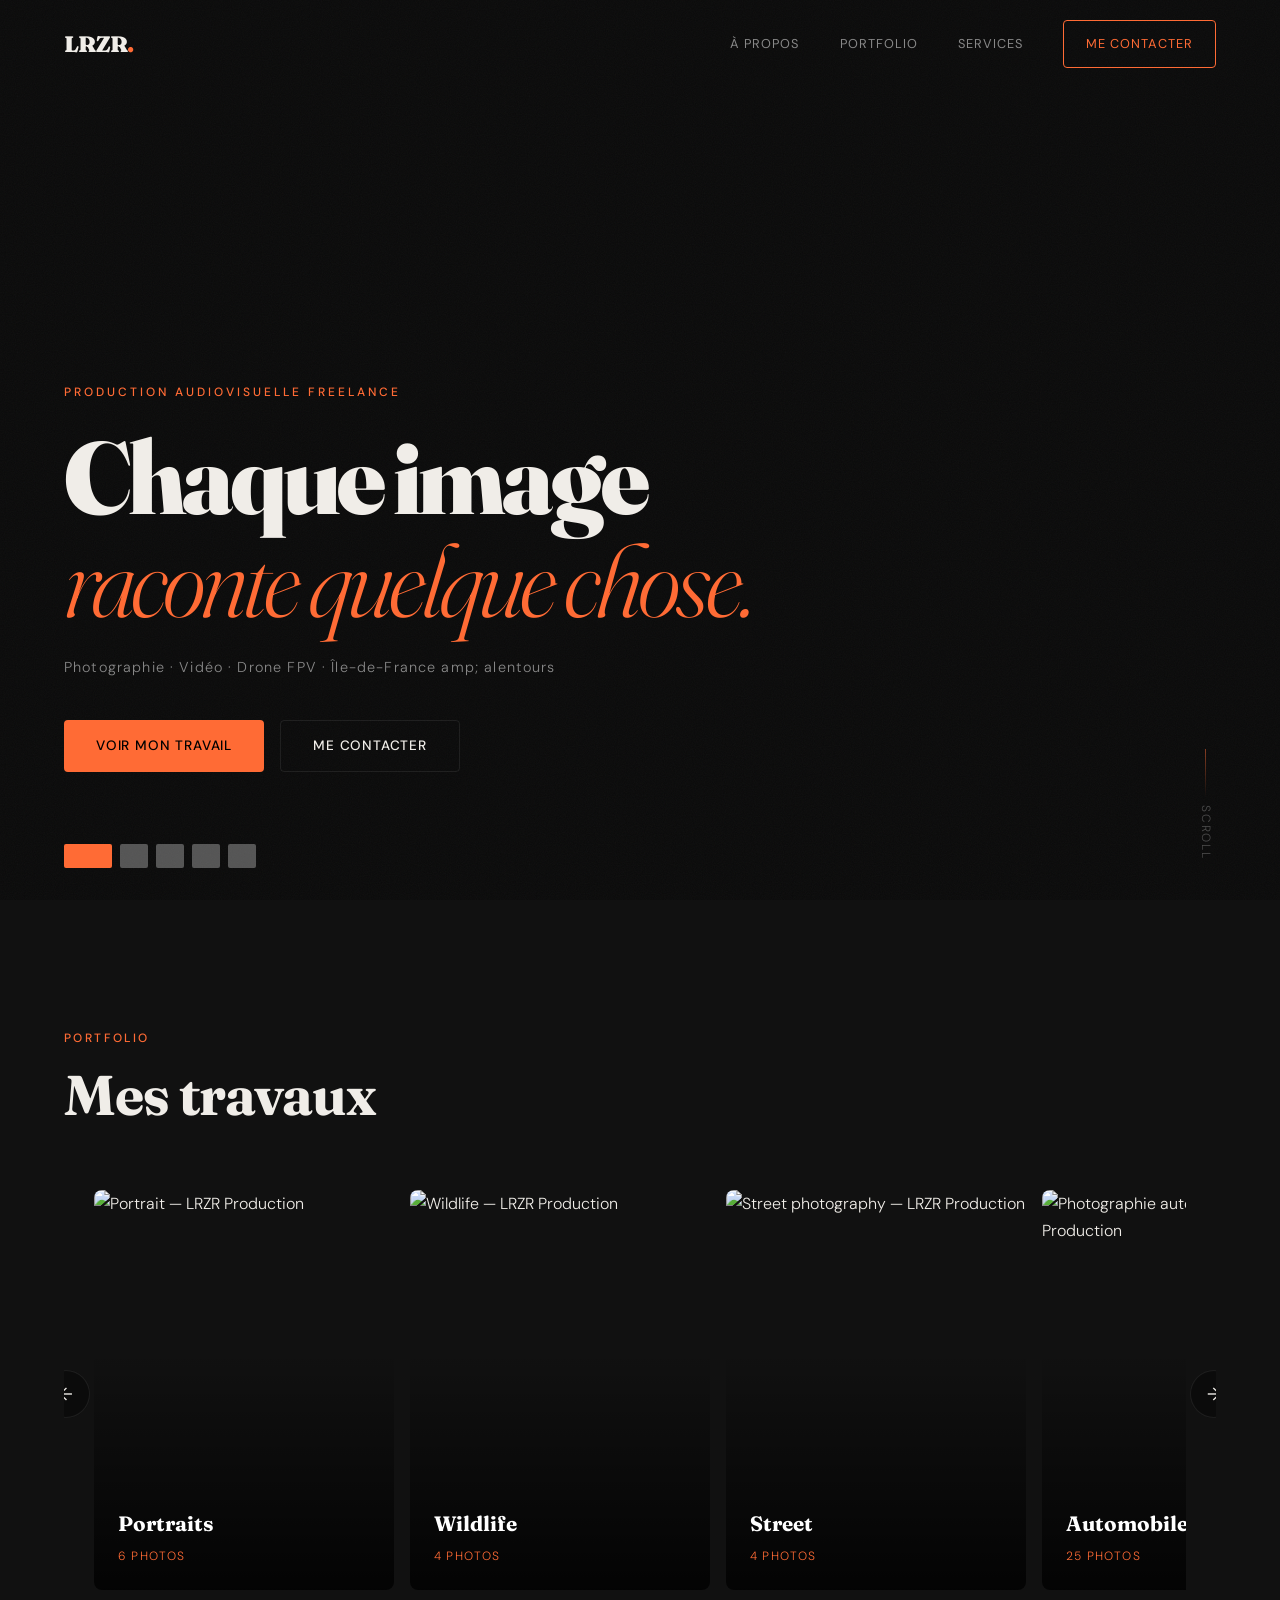
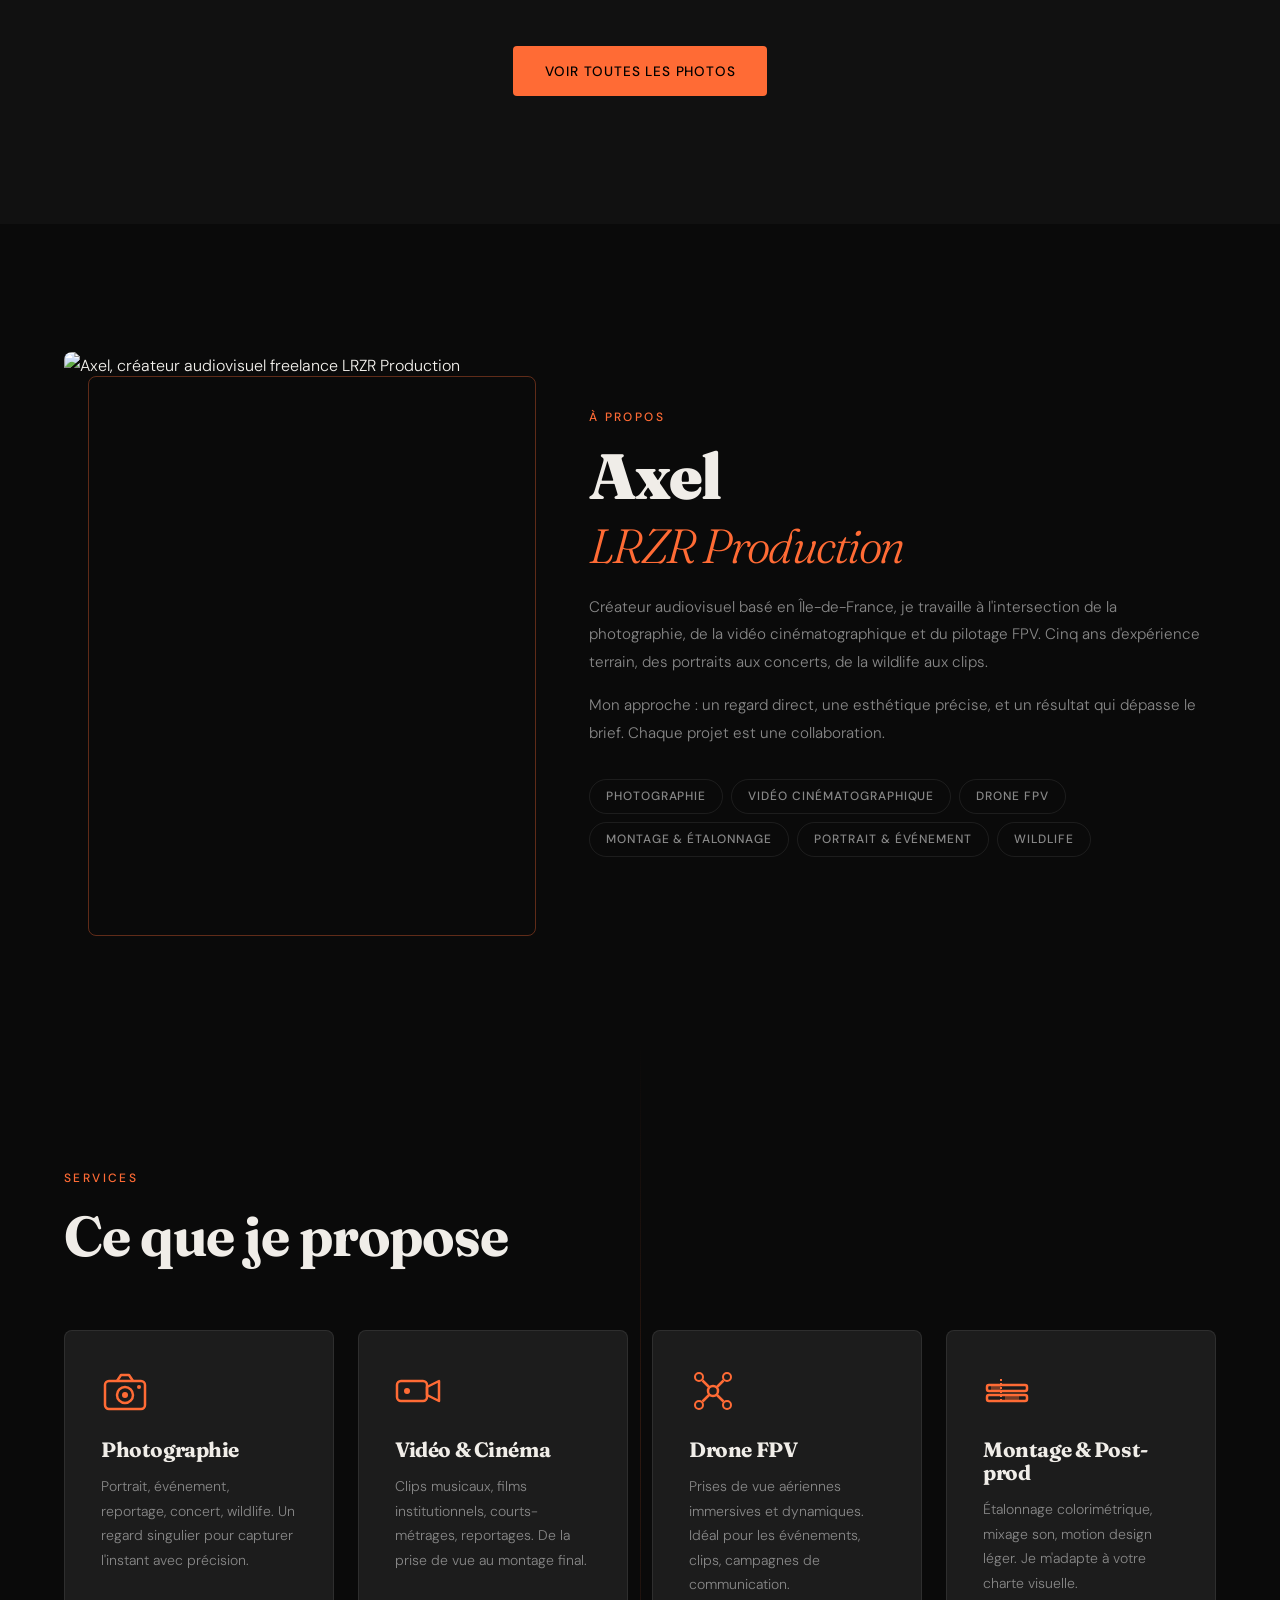
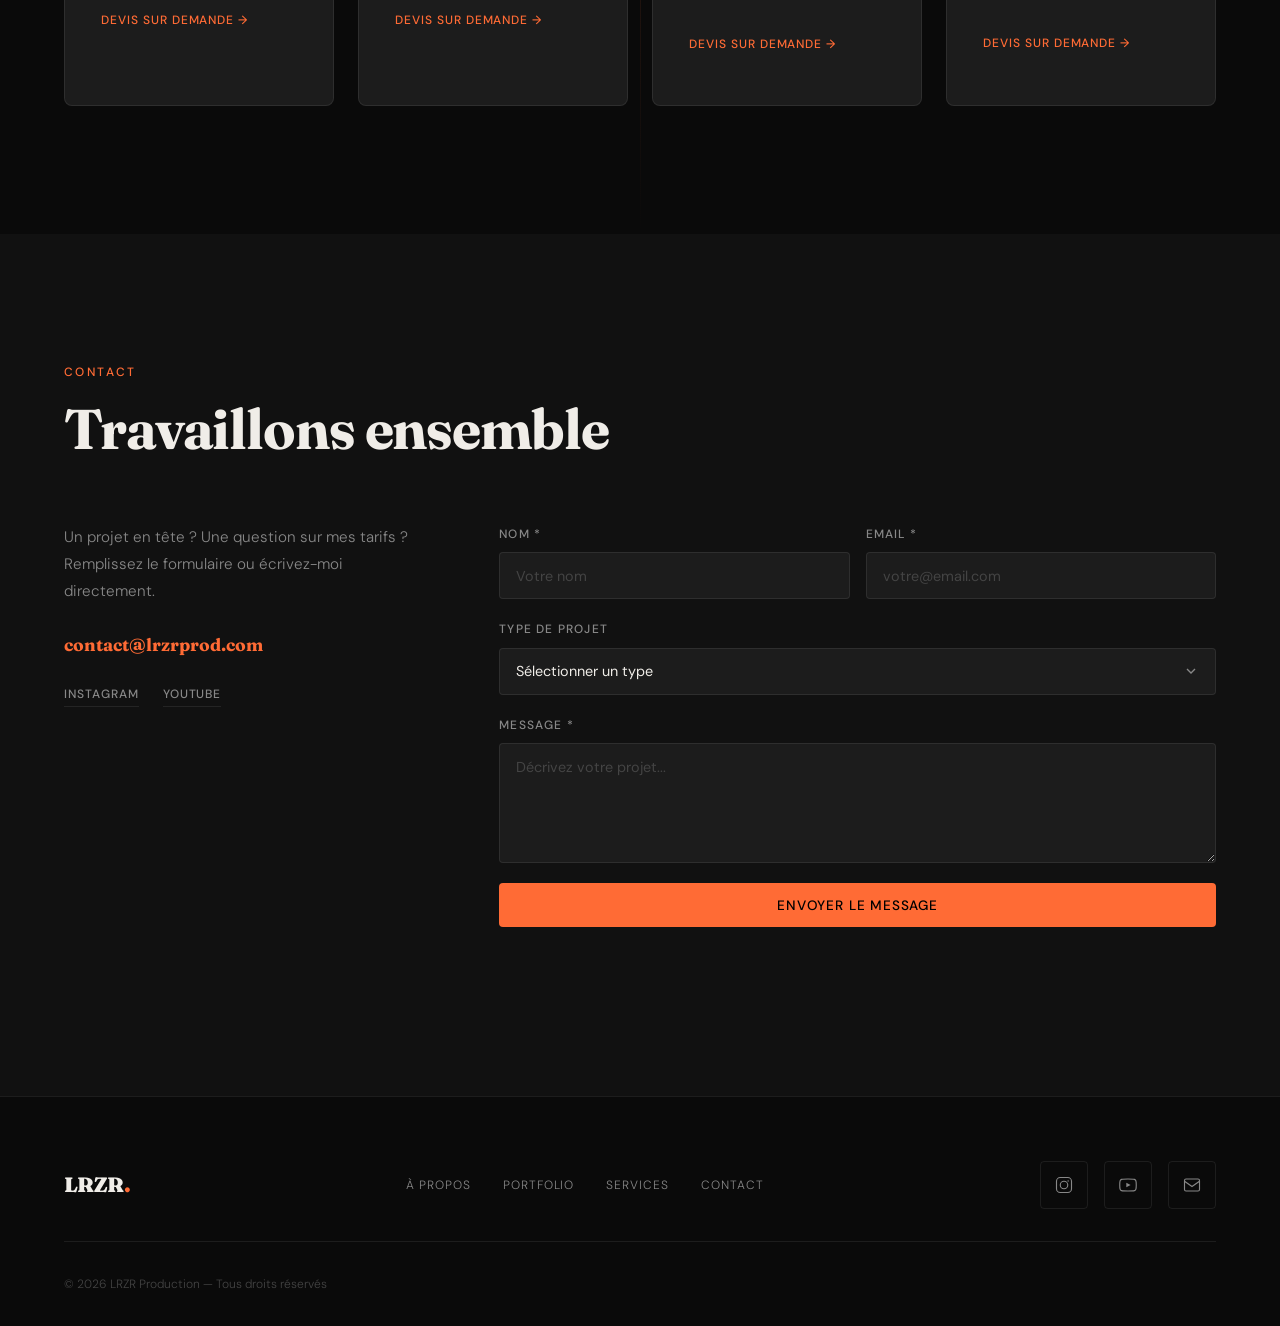
==== index.html @ bac186dc "Update index.html" ====
<!DOCTYPE html>
<html lang="fr">
<head>
  <meta charset="UTF-8" />
  <meta name="viewport" content="width=device-width, initial-scale=1.0" />
  <title>LRZR Production — Photographie, Vidéo & Drone FPV | Axel</title>
  <meta name="description" content="LRZR Production — Axel, créateur audiovisuel freelance spécialisé en photographie, vidéo, FPV drone. Basé en Île-de-France." />
  <meta name="author" content="Axel / LRZR Production" />
  <meta name="robots" content="index, follow" />
  <link rel="canonical" href="https://axellrzr.github.io/" />
  <meta property="og:title" content="LRZR Production — Créateur Audiovisuel Freelance" />
  <meta property="og:description" content="Photographie, vidéo cinématographique, FPV drone. Basé en Île-de-France." />
  <meta property="og:type" content="website" />
  <meta property="og:url" content="https://axellrzr.github.io/" />
  <meta property="og:image" content="https://axellrzr.github.io/https://i.ibb.co/BV6pqHsB/portrait.jpg" />
  <meta property="og:locale" content="fr_FR" />
  <script type="application/ld+json">
  {
    "@context": "https://schema.org",
    "@graph": [
      {
        "@type": "Person",
        "name": "Axel",
        "jobTitle": "Créateur audiovisuel freelance",
        "url": "https://lrzrprod.fr/",
        "sameAs": [
          "https://www.instagram.com/axellrzr",
          "https://www.youtube.com/@axelluimeme"
        ]
      },
      {
        "@type": "LocalBusiness",
        "name": "LRZR Production",
        "description": "Production audiovisuelle freelance — photographie, vidéo, FPV drone",
        "url": "https://lrzrprod.fr/",
        "address": {
          "@type": "PostalAddress",
          "addressRegion": "Île-de-France",
          "addressCountry": "FR"
        },
        "contactPoint": {
          "@type": "ContactPoint",
          "contactType": "customer service",
          "email": "contact@lrzrprod.com"
        }
      }
    ]
  }
  </script>
  <link rel="preconnect" href="https://fonts.googleapis.com" />
  <link rel="preconnect" href="https://fonts.gstatic.com" crossorigin />
  <link href="https://fonts.googleapis.com/css2?family=Fraunces:ital,opsz,wght@0,9..144,300;0,9..144,700;0,9..144,900;1,9..144,300&family=DM+Sans:wght@300;400;500&display=swap" rel="stylesheet" />
  <link rel="stylesheet" href="style.css" />
</head>
<body>

  <!-- NAVIGATION -->
  <header class="site-header" id="top">
    <nav class="nav" aria-label="Navigation principale">
      <a href="#top" class="nav__logo" aria-label="LRZR Production">LRZR<span class="nav__logo-accent">.</span></a>
      <button class="nav__burger" aria-label="Ouvrir le menu" aria-expanded="false" aria-controls="nav-links">
        <span></span><span></span><span></span>
      </button>
      <ul class="nav__links" id="nav-links" role="list">
        <li><a href="#about">À propos</a></li>
        <li><a href="galerie.html">Portfolio</a></li>
        <li><a href="#services">Services</a></li>
        <li><a href="#contact" class="nav__cta">Me contacter</a></li>
      </ul>
    </nav>
  </header>

  <main>

    <!-- ============================================================
         HERO — CAROUSEL AUTO-DÉFILANT
         Les images sont définies dans main.js → HERO_IMAGES
         ============================================================ -->
    <section class="hero" id="hero" aria-label="Introduction">
      <div class="hero__grain" aria-hidden="true"></div>

      <!-- Slides du carousel -->
      <div class="hero__slides" id="hero-slides" aria-live="off"></div>

      <!-- Overlay dégradé -->
      <div class="hero__overlay" aria-hidden="true"></div>

      <!-- Contenu texte -->
      <div class="hero__content">
        <p class="hero__eyebrow reveal">Production audiovisuelle freelance</p>
        <h1 class="hero__title reveal">
          Chaque image<br />
          <em>raconte quelque chose.</em>
        </h1>
        <p class="hero__sub reveal">Photographie · Vidéo · Drone FPV · Île-de-France amp; alentours</p>
        <div class="hero__actions reveal">
          <a href="galerie.html" class="btn btn--primary">Voir mon travail</a>
          <a href="#contact" class="btn btn--ghost">Me contacter</a>
        </div>
      </div>

      <!-- Indicateurs carousel -->
      <div class="hero__dots" id="hero-dots" aria-label="Navigation carousel" role="tablist"></div>

      <!-- Scroll indicator -->
      <div class="hero__scroll" aria-hidden="true">
        <span class="hero__scroll-line"></span>
        <span class="hero__scroll-label">Scroll</span>
      </div>
    </section>

    <!-- ============================================================
         APERÇU PORTFOLIO — carousel catégories + bouton voir plus
         ============================================================ -->
    <section class="portfolio-preview" id="portfolio" aria-label="Aperçu du portfolio">
      <div class="container">
        <div class="section-header reveal">
          <p class="section-label">Portfolio</p>
          <h2 class="section-title">Mes travaux</h2>
        </div>

        <!-- Carousel des catégories -->
        <div class="cat-carousel reveal">
          <div class="cat-carousel__track" id="cat-track">
            <!-- Injecté par JS depuis CATEGORIES dans main.js -->
          </div>
          <button class="cat-carousel__btn cat-carousel__btn--prev" aria-label="Catégorie précédente">&#8592;</button>
          <button class="cat-carousel__btn cat-carousel__btn--next" aria-label="Catégorie suivante">&#8594;</button>
        </div>

        <div class="portfolio-preview__cta reveal">
          <a href="galerie.html" class="btn btn--primary">Voir toutes les photos</a>
        </div>
      </div>
    </section>

    <!-- ============================================================
         À PROPOS
         MODIFIER : votre bio et photo portrait
         ============================================================ -->
    <section class="about" id="about" aria-label="À propos d'Axel">
      <div class="container">
        <div class="about__grid">
          <div class="about__image-wrap reveal">
            <!-- MODIFIER : remplacer par votre portrait -->
            <img
              src="https://i.ibb.co/BV6pqHsB/portrait.jpg"
              alt="Axel, créateur audiovisuel freelance LRZR Production"
              class="about__image"
              width="480" height="600"
              loading="lazy"
            />
            <div class="about__image-accent" aria-hidden="true"></div>
          </div>
          <div class="about__text">
            <p class="section-label reveal">À propos</p>
            <h2 class="about__name reveal">Axel<br /><span>LRZR Production</span></h2>
            <!-- MODIFIER : votre bio -->
            <p class="about__bio reveal">
              Créateur audiovisuel basé en Île-de-France, je travaille à l'intersection de la photographie,
              de la vidéo cinématographique et du pilotage FPV. Cinq ans d'expérience terrain, des portraits
              aux concerts, de la wildlife aux clips.
            </p>
            <p class="about__bio reveal">
              Mon approche : un regard direct, une esthétique précise, et un résultat qui dépasse
              le brief. Chaque projet est une collaboration.
            </p>
            <ul class="about__skills reveal" role="list" aria-label="Compétences">
              <li class="skill-tag">Photographie</li>
              <li class="skill-tag">Vidéo cinématographique</li>
              <li class="skill-tag">Drone FPV</li>
              <li class="skill-tag">Montage &amp; étalonnage</li>
              <li class="skill-tag">Portrait &amp; événement</li>
              <li class="skill-tag">Wildlife</li>
            </ul>
          </div>
        </div>
      </div>
    </section>

    <!-- ============================================================
         SERVICES
         ============================================================ -->
    <section class="services" id="services" aria-label="Services proposés">
      <div class="container">
        <div class="section-header reveal">
          <p class="section-label">Services</p>
          <h2 class="section-title">Ce que je propose</h2>
        </div>
        <div class="services__grid">

          <article class="service-card reveal">
            <div class="service-card__icon" aria-hidden="true">
              <svg viewBox="0 0 48 48" fill="none" xmlns="http://www.w3.org/2000/svg">
                <rect x="4" y="14" width="40" height="28" rx="4" stroke="currentColor" stroke-width="2.5"/>
                <circle cx="24" cy="28" r="8" stroke="currentColor" stroke-width="2.5"/>
                <circle cx="24" cy="28" r="3" fill="currentColor"/>
                <path d="M16 14l4-6h8l4 6" stroke="currentColor" stroke-width="2.5" stroke-linejoin="round"/>
                <circle cx="38" cy="20" r="2" fill="currentColor"/>
              </svg>
            </div>
            <h3 class="service-card__title">Photographie</h3>
            <p class="service-card__desc">Portrait, événement, reportage, concert, wildlife. Un regard singulier pour capturer l'instant avec précision.</p>
            <a href="#contact" class="service-card__link">Devis sur demande →</a>
          </article>

          <article class="service-card reveal">
            <div class="service-card__icon" aria-hidden="true">
              <svg viewBox="0 0 48 48" fill="none" xmlns="http://www.w3.org/2000/svg">
                <rect x="2" y="14" width="30" height="20" rx="4" stroke="currentColor" stroke-width="2.5"/>
                <path d="M32 20l12-6v20l-12-6V20z" stroke="currentColor" stroke-width="2.5" stroke-linejoin="round"/>
                <circle cx="12" cy="24" r="3" fill="currentColor"/>
              </svg>
            </div>
            <h3 class="service-card__title">Vidéo &amp; Cinéma</h3>
            <p class="service-card__desc">Clips musicaux, films institutionnels, courts-métrages, reportages. De la prise de vue au montage final.</p>
            <a href="#contact" class="service-card__link">Devis sur demande →</a>
          </article>

          <article class="service-card reveal">
            <div class="service-card__icon" aria-hidden="true">
              <svg viewBox="0 0 48 48" fill="none" xmlns="http://www.w3.org/2000/svg">
                <circle cx="24" cy="24" r="5" stroke="currentColor" stroke-width="2.5"/>
                <circle cx="10" cy="10" r="4" stroke="currentColor" stroke-width="2"/>
                <circle cx="38" cy="10" r="4" stroke="currentColor" stroke-width="2"/>
                <circle cx="10" cy="38" r="4" stroke="currentColor" stroke-width="2"/>
                <circle cx="38" cy="38" r="4" stroke="currentColor" stroke-width="2"/>
                <line x1="13.5" y1="13.5" x2="20" y2="20" stroke="currentColor" stroke-width="2.5"/>
                <line x1="34.5" y1="13.5" x2="28" y2="20" stroke="currentColor" stroke-width="2.5"/>
                <line x1="13.5" y1="34.5" x2="20" y2="28" stroke="currentColor" stroke-width="2.5"/>
                <line x1="34.5" y1="34.5" x2="28" y2="28" stroke="currentColor" stroke-width="2.5"/>
              </svg>
            </div>
            <h3 class="service-card__title">Drone FPV</h3>
            <p class="service-card__desc">Prises de vue aériennes immersives et dynamiques. Idéal pour les événements, clips, campagnes de communication.</p>
            <a href="#contact" class="service-card__link">Devis sur demande →</a>
          </article>

          <article class="service-card reveal">
            <div class="service-card__icon" aria-hidden="true">
              <svg viewBox="0 0 48 48" fill="none" xmlns="http://www.w3.org/2000/svg">
                <rect x="4" y="18" width="40" height="6" rx="2" stroke="currentColor" stroke-width="2.5"/>
                <rect x="4" y="28" width="40" height="6" rx="2" stroke="currentColor" stroke-width="2.5"/>
                <rect x="8" y="18" width="10" height="6" rx="1" fill="currentColor" opacity=".4"/>
                <rect x="22" y="28" width="14" height="6" rx="1" fill="currentColor" opacity=".4"/>
                <line x1="18" y1="12" x2="18" y2="36" stroke="currentColor" stroke-width="2" stroke-dasharray="2 2"/>
              </svg>
            </div>
            <h3 class="service-card__title">Montage &amp; Post-prod</h3>
            <p class="service-card__desc">Étalonnage colorimétrique, mixage son, motion design léger. Je m'adapte à votre charte visuelle.</p>
            <a href="#contact" class="service-card__link">Devis sur demande →</a>
          </article>

        </div>
      </div>
    </section>

    <!-- ============================================================
         CONTACT
         Clé Web3Forms déjà configurée
         ============================================================ -->
    <section class="contact" id="contact" aria-label="Formulaire de contact">
      <div class="container">
        <div class="section-header reveal">
          <p class="section-label">Contact</p>
          <h2 class="section-title">Travaillons ensemble</h2>
        </div>
        <div class="contact__grid">
          <div class="contact__info reveal">
            <p class="contact__text">Un projet en tête ? Une question sur mes tarifs ? Remplissez le formulaire ou écrivez-moi directement.</p>
            <!-- MODIFIER : votre email -->
            <a href="mailto:contact@lrzrprod.com" class="contact__email">contact@lrzrprod.com</a>
            <div class="contact__socials">
              <!-- MODIFIER : vos URLs -->
              <a href="https://www.instagram.com/axellrzr" target="_blank" rel="noopener noreferrer">Instagram</a>
              <a href="https://www.youtube.com/@axelluimeme" target="_blank" rel="noopener noreferrer">YouTube</a>
            </div>
          </div>
          <form class="contact__form reveal" id="contact-form" action="https://api.web3forms.com/submit" method="POST" novalidate>
            <input type="hidden" name="access_key" value="3d88643c-aa0e-4f64-acdc-6c6c7cc85798" />
            <input type="checkbox" name="botcheck" style="display:none" />
            <input type="hidden" name="subject" value="Nouveau message — LRZR Production" />
            <div class="form-row">
              <div class="form-group">
                <label for="name">Nom *</label>
                <input type="text" id="name" name="name" placeholder="Votre nom" required autocomplete="name" />
              </div>
              <div class="form-group">
                <label for="email">Email *</label>
                <input type="email" id="email" name="email" placeholder="votre@email.com" required autocomplete="email" />
              </div>
            </div>
            <div class="form-group">
              <label for="project-type">Type de projet</label>
              <select id="project-type" name="project_type">
                <option value="" disabled selected>Sélectionner un type</option>
                <option value="photo">Photographie</option>
                <option value="video">Vidéo / Film</option>
                <option value="drone">Drone FPV</option>
                <option value="montage">Montage / Post-prod</option>
                <option value="autre">Autre</option>
              </select>
            </div>
            <div class="form-group">
              <label for="message">Message *</label>
              <textarea id="message" name="message" placeholder="Décrivez votre projet..." rows="5" required></textarea>
            </div>
            <button type="submit" class="btn btn--primary btn--full" id="submit-btn">
              <span class="btn-text">Envoyer le message</span>
              <span class="btn-loading" hidden>Envoi en cours…</span>
            </button>
            <p class="form-feedback" id="form-feedback" role="alert" aria-live="polite"></p>
          </form>
        </div>
      </div>
    </section>

  </main>

  <footer class="site-footer" aria-label="Pied de page">
    <div class="container">
      <div class="footer__inner">
        <a href="#top" class="footer__logo">LRZR<span>.</span></a>
        <nav class="footer__nav" aria-label="Navigation pied de page">
          <a href="#about">À propos</a>
          <a href="galerie.html">Portfolio</a>
          <a href="#services">Services</a>
          <a href="#contact">Contact</a>
        </nav>
        <div class="footer__socials">
          <a href="https://www.instagram.com/axellrzr" target="_blank" rel="noopener noreferrer" aria-label="Instagram">
            <svg viewBox="0 0 24 24" fill="none" stroke="currentColor" stroke-width="1.5" aria-hidden="true">
              <rect x="2" y="2" width="20" height="20" rx="5"/>
              <circle cx="12" cy="12" r="5"/>
              <circle cx="17.5" cy="6.5" r="1" fill="currentColor" stroke="none"/>
            </svg>
          </a>
          <a href="https://www.youtube.com/@axelluimeme" target="_blank" rel="noopener noreferrer" aria-label="YouTube">
            <svg viewBox="0 0 24 24" fill="none" stroke="currentColor" stroke-width="1.5" aria-hidden="true">
              <path d="M22.54 6.42A2.78 2.78 0 0 0 20.6 4.47C18.88 4 12 4 12 4s-6.88 0-8.6.47a2.78 2.78 0 0 0-1.95 1.95C1 8.14 1 12 1 12s0 3.86.45 5.58a2.78 2.78 0 0 0 1.95 1.95C5.12 20 12 20 12 20s6.88 0 8.6-.47a2.78 2.78 0 0 0 1.95-1.95C23 15.86 23 12 23 12s0-3.86-.46-5.58z"/>
              <polygon points="9.75 15.02 15.5 12 9.75 8.98 9.75 15.02" fill="currentColor" stroke="none"/>
            </svg>
          </a>
          <a href="mailto:contact@lrzrprod.com" aria-label="Email">
            <svg viewBox="0 0 24 24" fill="none" stroke="currentColor" stroke-width="1.5" aria-hidden="true">
              <rect x="2" y="4" width="20" height="16" rx="2"/>
              <path d="M2 7l10 7 10-7"/>
            </svg>
          </a>
        </div>
      </div>
      <div class="footer__bottom">
        <p>&copy; <span id="footer-year"></span> LRZR Production — Tous droits réservés</p>
      </div>
    </div>
  </footer>

  <script src="main.js"></script>
</body>
</html>
---- style.css ----
/* ================================================================
   LRZR PRODUCTION — style.css
   Direction artistique : noir profond / orange brûlé / grain film
   Typographie : Fraunces (titres) + DM Sans (corps)
   
   TABLE DES MATIÈRES :
   1.  Variables CSS & Reset
   2.  Typographie
   3.  Layout utilitaires
   4.  Navigation
   5.  Hero
   6.  À propos
   7.  Portfolio & Lightbox
   8.  Services
   9.  Contact & Formulaire
   10. Footer
   11. Animations (Intersection Observer)
   12. Responsive
   ================================================================ */


/* ================================================================
   1. VARIABLES CSS & RESET
   ================================================================ */

:root {
  /* Palette — MODIFIER pour changer la DA */
  --color-bg:         #0a0a0a;
  --color-bg-2:       #111111;
  --color-bg-3:       #161616;
  --color-surface:    #1c1c1c;
  --color-border:     rgba(255, 255, 255, 0.08);

  --color-accent:     #FF6B35;   /* Orange brûlé — accent principal */
  --color-accent-dim: rgba(255, 107, 53, 0.15);
  --color-accent-2:   #E8C547;   /* Or chaud — accent secondaire, usage limité */

  --color-text:       #f0ede8;   /* Blanc cassé légèrement chaud */
  --color-text-muted: #888888;
  --color-text-faint: #444444;

  /* Typographie */
  --font-display: 'Fraunces', Georgia, serif;
  --font-body:    'DM Sans', -apple-system, sans-serif;

  /* Espacement */
  --space-xs:  0.5rem;
  --space-sm:  1rem;
  --space-md:  2rem;
  --space-lg:  4rem;
  --space-xl:  8rem;
  --space-2xl: 12rem;

  /* Transitions */
  --transition-fast:   150ms ease;
  --transition-base:   300ms ease;
  --transition-slow:   600ms cubic-bezier(0.25, 0.46, 0.45, 0.94);

  /* Container */
  --container-max: 1280px;
  --container-pad: clamp(1.5rem, 5vw, 4rem);

  /* Bordure radius */
  --radius-sm: 4px;
  --radius-md: 8px;
  --radius-lg: 16px;
}

/* Reset moderne */
*, *::before, *::after {
  box-sizing: border-box;
  margin: 0;
  padding: 0;
}

html {
  scroll-behavior: smooth;
  font-size: 16px;
}

body {
  background-color: var(--color-bg);
  color: var(--color-text);
  font-family: var(--font-body);
  font-weight: 300;
  line-height: 1.7;
  -webkit-font-smoothing: antialiased;
  overflow-x: hidden;
}

img, video, svg {
  display: block;
  max-width: 100%;
}

a {
  color: inherit;
  text-decoration: none;
}

button {
  cursor: pointer;
  border: none;
  background: none;
  font-family: inherit;
}

ul {
  list-style: none;
}

input, textarea, select {
  font-family: inherit;
}

/* Sélection de texte */
::selection {
  background: var(--color-accent);
  color: #000;
}

/* Focus visible accessible */
:focus-visible {
  outline: 2px solid var(--color-accent);
  outline-offset: 3px;
  border-radius: var(--radius-sm);
}


/* ================================================================
   2. TYPOGRAPHIE
   ================================================================ */

h1, h2, h3, h4 {
  font-family: var(--font-display);
  font-weight: 700;
  line-height: 1.1;
  letter-spacing: -0.02em;
}

.section-label {
  font-family: var(--font-body);
  font-size: 0.75rem;
  font-weight: 500;
  letter-spacing: 0.2em;
  text-transform: uppercase;
  color: var(--color-accent);
  display: block;
  margin-bottom: var(--space-sm);
}

.section-title {
  font-family: var(--font-display);
  font-size: clamp(2rem, 5vw, 3.5rem);
  font-weight: 700;
  color: var(--color-text);
  margin-bottom: var(--space-lg);
}


/* ================================================================
   3. LAYOUT UTILITAIRES
   ================================================================ */

.container {
  max-width: var(--container-max);
  margin: 0 auto;
  padding: 0 var(--container-pad);
}

section {
  padding: var(--space-xl) 0;
}

.section-header {
  margin-bottom: var(--space-lg);
}

/* Boutons */
.btn {
  display: inline-flex;
  align-items: center;
  gap: 0.5rem;
  padding: 0.85rem 2rem;
  font-family: var(--font-body);
  font-size: 0.85rem;
  font-weight: 500;
  letter-spacing: 0.06em;
  text-transform: uppercase;
  border-radius: var(--radius-sm);
  transition: all var(--transition-base);
  white-space: nowrap;
}

.btn--primary {
  background: var(--color-accent);
  color: #000;
}

.btn--primary:hover {
  background: #ff8555;
  transform: translateY(-2px);
  box-shadow: 0 8px 30px rgba(255, 107, 53, 0.35);
}

.btn--ghost {
  border: 1px solid var(--color-border);
  color: var(--color-text);
}

.btn--ghost:hover {
  border-color: var(--color-accent);
  color: var(--color-accent);
  transform: translateY(-2px);
}

.btn--full {
  width: 100%;
  justify-content: center;
}


/* ================================================================
   4. NAVIGATION
   ================================================================ */

.site-header {
  position: fixed;
  top: 0;
  left: 0;
  right: 0;
  z-index: 100;
  padding: 1.25rem var(--container-pad);
  transition: background var(--transition-slow), backdrop-filter var(--transition-slow);
}

.site-header.scrolled {
  background: rgba(10, 10, 10, 0.88);
  backdrop-filter: blur(16px);
  -webkit-backdrop-filter: blur(16px);
  border-bottom: 1px solid var(--color-border);
}

.nav {
  display: flex;
  align-items: center;
  justify-content: space-between;
  max-width: var(--container-max);
  margin: 0 auto;
}

.nav__logo {
  font-family: var(--font-display);
  font-size: 1.4rem;
  font-weight: 900;
  letter-spacing: -0.03em;
  color: var(--color-text);
  transition: color var(--transition-fast);
}

.nav__logo:hover {
  color: var(--color-accent);
}

.nav__logo-accent {
  color: var(--color-accent);
}

.nav__links {
  display: flex;
  align-items: center;
  gap: 2.5rem;
}

.nav__links a {
  font-size: 0.8rem;
  font-weight: 400;
  letter-spacing: 0.08em;
  text-transform: uppercase;
  color: var(--color-text-muted);
  transition: color var(--transition-fast);
}

.nav__links a:hover {
  color: var(--color-text);
}

.nav__cta {
  padding: 0.6rem 1.4rem !important;
  border: 1px solid var(--color-accent) !important;
  border-radius: var(--radius-sm);
  color: var(--color-accent) !important;
  transition: all var(--transition-fast) !important;
}

.nav__cta:hover {
  background: var(--color-accent) !important;
  color: #000 !important;
}

/* Burger mobile */
.nav__burger {
  display: none;
  flex-direction: column;
  gap: 5px;
  width: 28px;
  padding: 4px;
}

.nav__burger span {
  display: block;
  height: 1.5px;
  background: var(--color-text);
  transition: all var(--transition-base);
  transform-origin: center;
}

.nav__burger.open span:nth-child(1) {
  transform: translateY(6.5px) rotate(45deg);
}
.nav__burger.open span:nth-child(2) {
  opacity: 0;
  transform: scaleX(0);
}
.nav__burger.open span:nth-child(3) {
  transform: translateY(-6.5px) rotate(-45deg);
}


/* ================================================================
   5. HERO
   ================================================================ */

.hero {
  position: relative;
  height: 100svh;
  min-height: 600px;
  display: flex;
  align-items: flex-end;
  padding-bottom: var(--space-xl);
  overflow: hidden;

  /*
    MODIFIER : remplacer cette image par la vôtre.
    Chemin recommandé : assets/images/hero-bg.jpg
    Dimensions recommandées : 2400x1600px, compressée (< 500 Ko)
  */
  background-image: url('assets/images/hero-bg.jpg');
  background-size: cover;
  background-position: center;
  background-attachment: fixed; /* Parallax léger — désactiver sur mobile (voir media query) */
}

/* Dégradé overlay principal */
.hero__overlay {
  position: absolute;
  inset: 0;
  background: linear-gradient(
    to top,
    rgba(10, 10, 10, 1) 0%,
    rgba(10, 10, 10, 0.6) 40%,
    rgba(10, 10, 10, 0.2) 100%
  );
  z-index: 1;
}

/* Grain cinématographique — texture CSS pure, pas d'image externe */
.hero__grain {
  position: absolute;
  inset: -50%;
  width: 200%;
  height: 200%;
  opacity: 0.04;
  background-image: url("data:image/svg+xml,%3Csvg viewBox='0 0 256 256' xmlns='http://www.w3.org/2000/svg'%3E%3Cfilter id='noise'%3E%3CfeTurbulence type='fractalNoise' baseFrequency='0.9' numOctaves='4' stitchTiles='stitch'/%3E%3C/filter%3E%3Crect width='100%25' height='100%25' filter='url(%23noise)'/%3E%3C/svg%3E");
  background-repeat: repeat;
  background-size: 256px 256px;
  z-index: 2;
  pointer-events: none;
  animation: grain-shift 8s steps(1) infinite;
}

@keyframes grain-shift {
  0%   { transform: translate(0, 0); }
  10%  { transform: translate(-5%, -5%); }
  20%  { transform: translate(5%, 2%); }
  30%  { transform: translate(-3%, 7%); }
  40%  { transform: translate(7%, -3%); }
  50%  { transform: translate(-5%, 5%); }
  60%  { transform: translate(3%, -7%); }
  70%  { transform: translate(-7%, 3%); }
  80%  { transform: translate(5%, -5%); }
  90%  { transform: translate(-3%, -3%); }
  100% { transform: translate(0, 0); }
}

/* Vidéo de fond (optionnelle) */
.hero__video {
  position: absolute;
  inset: 0;
  width: 100%;
  height: 100%;
  object-fit: cover;
  z-index: 0;
}

.hero__content {
  position: relative;
  z-index: 3;
  max-width: var(--container-max);
  width: 100%;
  margin: 0 auto;
  padding: 0 var(--container-pad);
}

.hero__eyebrow {
  font-size: 0.75rem;
  font-weight: 500;
  letter-spacing: 0.25em;
  text-transform: uppercase;
  color: var(--color-accent);
  margin-bottom: 1.5rem;
}

.hero__title {
  font-family: var(--font-display);
  font-size: clamp(3rem, 8vw, 7rem);
  font-weight: 900;
  line-height: 1;
  letter-spacing: -0.04em;
  color: var(--color-text);
  margin-bottom: 1.5rem;
  max-width: 14ch;
}

.hero__title em {
  font-style: italic;
  font-weight: 300;
  color: var(--color-accent);
}

.hero__sub {
  font-size: 0.9rem;
  color: var(--color-text-muted);
  letter-spacing: 0.08em;
  margin-bottom: 2.5rem;
}

.hero__actions {
  display: flex;
  gap: 1rem;
  flex-wrap: wrap;
}

/* Indicateur scroll */
.hero__scroll {
  position: absolute;
  bottom: 2.5rem;
  right: var(--container-pad);
  z-index: 3;
  display: flex;
  flex-direction: column;
  align-items: center;
  gap: 0.5rem;
  opacity: 0.5;
}

.hero__scroll-line {
  width: 1px;
  height: 48px;
  background: linear-gradient(to bottom, var(--color-accent), transparent);
  animation: scroll-pulse 2s ease-in-out infinite;
}

@keyframes scroll-pulse {
  0%, 100% { opacity: 0.3; transform: scaleY(1); }
  50%       { opacity: 1;   transform: scaleY(0.6); }
}

.hero__scroll-label {
  font-size: 0.75rem;
  letter-spacing: 0.15em;
  text-transform: uppercase;
  color: var(--color-text-muted);
  writing-mode: vertical-rl;
}


/* ================================================================
   6. À PROPOS
   ================================================================ */

.about {
  background: var(--color-bg);
}

.about__grid {
  display: grid;
  grid-template-columns: 5fr 7fr;
  gap: clamp(3rem, 6vw, 6rem);
  align-items: center;
}

.about__image-wrap {
  position: relative;
}

.about__image {
  width: 100%;
  height: auto;
  aspect-ratio: 4 / 5;
  object-fit: cover;
  border-radius: var(--radius-md);
  filter: grayscale(20%) contrast(1.05);
  transition: filter var(--transition-slow);
}

.about__image:hover {
  filter: grayscale(0%) contrast(1);
}

/* Cadre décoratif décalé */
.about__image-accent {
  position: absolute;
  top: 1.5rem;
  left: 1.5rem;
  right: -1.5rem;
  bottom: -1.5rem;
  border: 1px solid var(--color-accent);
  border-radius: var(--radius-md);
  z-index: -1;
  opacity: 0.35;
  transition: opacity var(--transition-slow);
}

.about__image-wrap:hover .about__image-accent {
  opacity: 0.6;
}

.about__name {
  font-family: var(--font-display);
  font-size: clamp(2.5rem, 5vw, 4rem);
  font-weight: 900;
  letter-spacing: -0.03em;
  line-height: 1;
  margin-bottom: 1.5rem;
}

.about__name span {
  font-weight: 300;
  font-style: italic;
  color: var(--color-accent);
  font-size: 0.75em;
  display: block;
  margin-top: 0.3em;
}

.about__bio {
  color: var(--color-text-muted);
  font-size: 0.95rem;
  line-height: 1.8;
  margin-bottom: 1rem;
}

.about__skills {
  display: flex;
  flex-wrap: wrap;
  gap: 0.5rem;
  margin-top: 2rem;
}

.skill-tag {
  font-size: 0.75rem;
  font-weight: 500;
  letter-spacing: 0.08em;
  text-transform: uppercase;
  padding: 0.4rem 1rem;
  border: 1px solid var(--color-border);
  border-radius: 100px;
  color: var(--color-text-muted);
  transition: all var(--transition-fast);
}

.skill-tag:hover {
  border-color: var(--color-accent);
  color: var(--color-accent);
}


/* ================================================================
   7. PORTFOLIO & LIGHTBOX
   ================================================================ */

.portfolio {
  background: var(--color-bg-2);
}

/* Filtres */
.portfolio__filters {
  display: flex;
  gap: 0.5rem;
  margin-bottom: 2.5rem;
  flex-wrap: wrap;
}

.filter-btn {
  font-size: 0.75rem;
  font-weight: 500;
  letter-spacing: 0.1em;
  text-transform: uppercase;
  padding: 0.5rem 1.25rem;
  border: 1px solid var(--color-border);
  border-radius: 100px;
  color: var(--color-text-muted);
  transition: all var(--transition-fast);
}

.filter-btn:hover,
.filter-btn.active {
  background: var(--color-accent);
  border-color: var(--color-accent);
  color: #000;
}

/* Grille asymétrique */
.portfolio__grid {
  display: grid;
  grid-template-columns: repeat(12, 1fr);
  gap: 1rem;
  /* Les items ont des spans définis par nth-child dans main.js */
}

/* Patterns visuels pour la grille — attribués par JS */
.portfolio-item {
  position: relative;
  overflow: hidden;
  border-radius: var(--radius-sm);
  cursor: pointer;
  background: var(--color-surface);
  transition: transform var(--transition-base), box-shadow var(--transition-base);
}

.portfolio-item:hover {
  transform: translateY(-4px);
  box-shadow: 0 20px 60px rgba(0, 0, 0, 0.5);
}

.portfolio-item--sm  { grid-column: span 4; }
.portfolio-item--md  { grid-column: span 6; }
.portfolio-item--lg  { grid-column: span 8; }
.portfolio-item--xl  { grid-column: span 12; }

.portfolio-item__media {
  width: 100%;
  height: 100%;
  min-height: 240px;
  object-fit: cover;
  display: block;
  transition: transform var(--transition-slow);
}

.portfolio-item:hover .portfolio-item__media {
  transform: scale(1.04);
}

/* Overlay hover */
.portfolio-item__overlay {
  position: absolute;
  inset: 0;
  background: linear-gradient(to top, rgba(0,0,0,0.75) 0%, transparent 60%);
  opacity: 0;
  transition: opacity var(--transition-base);
  display: flex;
  align-items: flex-end;
  padding: 1.25rem;
}

.portfolio-item:hover .portfolio-item__overlay {
  opacity: 1;
}

.portfolio-item__info {
  transform: translateY(8px);
  transition: transform var(--transition-base);
}

.portfolio-item:hover .portfolio-item__info {
  transform: translateY(0);
}

.portfolio-item__title {
  font-family: var(--font-display);
  font-size: 1rem;
  font-weight: 700;
  color: var(--color-text);
  margin-bottom: 0.2rem;
}

.portfolio-item__cat {
  font-size: 0.75rem;
  letter-spacing: 0.12em;
  text-transform: uppercase;
  color: var(--color-accent);
}

/* Badge catégorie (toujours visible sur vidéos) */
.portfolio-item__badge {
  position: absolute;
  top: 0.75rem;
  left: 0.75rem;
  font-size: 0.75rem;
  font-weight: 500;
  letter-spacing: 0.1em;
  text-transform: uppercase;
  padding: 0.3rem 0.7rem;
  background: rgba(0, 0, 0, 0.6);
  border: 1px solid var(--color-border);
  border-radius: 100px;
  color: var(--color-text-muted);
  backdrop-filter: blur(6px);
}

/* Facade vidéo — pattern pour éviter le chargement des iframes au scroll */
.video-facade {
  position: relative;
  width: 100%;
  padding-bottom: 56.25%; /* 16:9 */
  background: var(--color-surface);
  cursor: pointer;
  overflow: hidden;
}

.video-facade__thumb {
  position: absolute;
  inset: 0;
  width: 100%;
  height: 100%;
  object-fit: cover;
  transition: transform var(--transition-slow);
}

.video-facade:hover .video-facade__thumb {
  transform: scale(1.04);
}

.video-facade__play {
  position: absolute;
  inset: 0;
  display: flex;
  align-items: center;
  justify-content: center;
  background: rgba(0,0,0,0.35);
  transition: background var(--transition-fast);
}

.video-facade:hover .video-facade__play {
  background: rgba(0,0,0,0.15);
}

.video-facade__play svg {
  width: 64px;
  height: 64px;
  color: #fff;
  filter: drop-shadow(0 2px 12px rgba(0,0,0,0.5));
  transition: transform var(--transition-base);
}

.video-facade:hover .video-facade__play svg {
  transform: scale(1.1);
}

/* Iframe chargée après clic */
.video-facade iframe {
  position: absolute;
  inset: 0;
  width: 100%;
  height: 100%;
  border: none;
  display: none;
}

.video-facade.playing iframe {
  display: block;
}

.video-facade.playing .video-facade__thumb,
.video-facade.playing .video-facade__play {
  display: none;
}

/* -------- LIGHTBOX -------- */

.lightbox {
  position: fixed;
  inset: 0;
  z-index: 1000;
  background: rgba(0, 0, 0, 0.96);
  display: flex;
  align-items: center;
  justify-content: center;
  animation: lightbox-in var(--transition-base) ease;
}

.lightbox[hidden] {
  display: none;
}

@keyframes lightbox-in {
  from { opacity: 0; }
  to   { opacity: 1; }
}

.lightbox__content {
  display: flex;
  flex-direction: column;
  align-items: center;
  gap: 1rem;
  max-width: 90vw;
  max-height: 90vh;
}

.lightbox__img {
  max-width: 90vw;
  max-height: 80vh;
  object-fit: contain;
  border-radius: var(--radius-sm);
  animation: lightbox-img-in 0.3s ease;
}

@keyframes lightbox-img-in {
  from { transform: scale(0.95); opacity: 0; }
  to   { transform: scale(1); opacity: 1; }
}

.lightbox__caption {
  font-size: 0.8rem;
  color: var(--color-text-muted);
  letter-spacing: 0.05em;
}

.lightbox__close,
.lightbox__prev,
.lightbox__next {
  position: absolute;
  color: var(--color-text);
  font-size: 1.5rem;
  padding: 1rem;
  opacity: 0.6;
  transition: opacity var(--transition-fast), transform var(--transition-fast);
}

.lightbox__close:hover,
.lightbox__prev:hover,
.lightbox__next:hover {
  opacity: 1;
}

.lightbox__close {
  top: 1rem;
  right: 1.5rem;
  font-size: 2rem;
}

.lightbox__prev {
  left: 1.5rem;
  top: 50%;
  transform: translateY(-50%);
}

.lightbox__prev:hover { transform: translateY(-50%) translateX(-4px); }

.lightbox__next {
  right: 1.5rem;
  top: 50%;
  transform: translateY(-50%);
}

.lightbox__next:hover { transform: translateY(-50%) translateX(4px); }


/* ================================================================
   8. SERVICES
   ================================================================ */

.services {
  background: var(--color-bg);
  position: relative;
}

/* Ligne décorative en arrière-plan */
.services::before {
  content: '';
  position: absolute;
  top: 0;
  left: 50%;
  width: 1px;
  height: 100%;
  background: linear-gradient(to bottom, transparent, var(--color-accent-dim), transparent);
  pointer-events: none;
}

.services__grid {
  display: grid;
  grid-template-columns: repeat(auto-fit, minmax(260px, 1fr));
  gap: 1.5rem;
}

.service-card {
  background: var(--color-surface);
  border: 1px solid var(--color-border);
  border-radius: var(--radius-md);
  padding: 2.25rem;
  transition: border-color var(--transition-base), transform var(--transition-base), box-shadow var(--transition-base);
  position: relative;
  overflow: hidden;
}

.service-card::before {
  content: '';
  position: absolute;
  top: 0;
  left: 0;
  right: 0;
  height: 2px;
  background: var(--color-accent);
  transform: scaleX(0);
  transform-origin: left;
  transition: transform var(--transition-slow);
}

.service-card:hover::before {
  transform: scaleX(1);
}

.service-card:hover {
  border-color: rgba(255, 107, 53, 0.25);
  transform: translateY(-6px);
  box-shadow: 0 24px 60px rgba(0, 0, 0, 0.4);
}

.service-card__icon {
  width: 48px;
  height: 48px;
  color: var(--color-accent);
  margin-bottom: 1.5rem;
  transition: transform var(--transition-base);
}

.service-card:hover .service-card__icon {
  transform: scale(1.1) rotate(-3deg);
}

.service-card__icon svg {
  width: 100%;
  height: 100%;
}

.service-card__title {
  font-family: var(--font-display);
  font-size: 1.3rem;
  font-weight: 700;
  margin-bottom: 0.75rem;
  color: var(--color-text);
}

.service-card__desc {
  font-size: 0.875rem;
  color: var(--color-text-muted);
  line-height: 1.75;
  margin-bottom: 1.5rem;
}

.service-card__link {
  font-size: 0.75rem;
  font-weight: 500;
  letter-spacing: 0.08em;
  text-transform: uppercase;
  color: var(--color-accent);
  transition: gap var(--transition-fast), letter-spacing var(--transition-fast);
  display: inline-block;
}

.service-card__link:hover {
  letter-spacing: 0.14em;
}


/* ================================================================
   9. CONTACT & FORMULAIRE
   ================================================================ */

.contact {
  background: var(--color-bg-2);
}

.contact__grid {
  display: grid;
  grid-template-columns: 1fr 2fr;
  gap: clamp(3rem, 6vw, 6rem);
  align-items: start;
}

.contact__text {
  font-size: 0.95rem;
  color: var(--color-text-muted);
  line-height: 1.8;
  margin-bottom: 1.5rem;
}

.contact__email {
  font-family: var(--font-display);
  font-size: 1.1rem;
  font-weight: 700;
  color: var(--color-accent);
  display: block;
  margin-bottom: 1.5rem;
  transition: color var(--transition-fast);
}

.contact__email:hover {
  color: var(--color-text);
}

.contact__socials {
  display: flex;
  gap: 1.5rem;
}

.contact__socials a {
  font-size: 0.75rem;
  font-weight: 500;
  letter-spacing: 0.08em;
  text-transform: uppercase;
  color: var(--color-text-muted);
  border-bottom: 1px solid var(--color-border);
  padding-bottom: 2px;
  transition: all var(--transition-fast);
}

.contact__socials a:hover {
  color: var(--color-accent);
  border-color: var(--color-accent);
}

/* Formulaire */
.contact__form {
  display: flex;
  flex-direction: column;
  gap: 1.25rem;
}

.form-row {
  display: grid;
  grid-template-columns: 1fr 1fr;
  gap: 1rem;
}

.form-group {
  display: flex;
  flex-direction: column;
  gap: 0.5rem;
}

.form-group label {
  font-size: 0.75rem;
  font-weight: 500;
  letter-spacing: 0.1em;
  text-transform: uppercase;
  color: var(--color-text-muted);
}

.form-group input,
.form-group select,
.form-group textarea {
  background: var(--color-surface);
  border: 1px solid var(--color-border);
  border-radius: var(--radius-sm);
  color: var(--color-text);
  font-size: 0.9rem;
  padding: 0.85rem 1rem;
  transition: border-color var(--transition-fast), box-shadow var(--transition-fast);
  appearance: none;
  -webkit-appearance: none;
}

.form-group input::placeholder,
.form-group textarea::placeholder {
  color: var(--color-text-faint);
}

.form-group input:focus,
.form-group select:focus,
.form-group textarea:focus {
  outline: none;
  border-color: var(--color-accent);
  box-shadow: 0 0 0 3px var(--color-accent-dim);
}

.form-group select {
  background-image: url("data:image/svg+xml,%3Csvg xmlns='http://www.w3.org/2000/svg' viewBox='0 0 24 24' fill='none' stroke='%23888' stroke-width='2'%3E%3Cpath d='M6 9l6 6 6-6'/%3E%3C/svg%3E");
  background-repeat: no-repeat;
  background-position: right 1rem center;
  background-size: 16px;
  padding-right: 2.5rem;
  cursor: pointer;
}

.form-group select option {
  background: var(--color-surface);
  color: var(--color-text);
}

.form-group textarea {
  resize: vertical;
  min-height: 120px;
}

.form-feedback {
  font-size: 0.85rem;
  text-align: center;
  min-height: 1.5em;
}

.form-feedback.success {
  color: #4CAF50;
}

.form-feedback.error {
  color: #f44336;
}


/* ================================================================
   10. FOOTER
   ================================================================ */

.site-footer {
  background: var(--color-bg);
  border-top: 1px solid var(--color-border);
  padding: var(--space-lg) 0 var(--space-md);
}

.footer__inner {
  display: flex;
  align-items: center;
  justify-content: space-between;
  gap: 2rem;
  flex-wrap: wrap;
  margin-bottom: var(--space-md);
}

.footer__logo {
  font-family: var(--font-display);
  font-size: 1.3rem;
  font-weight: 900;
  letter-spacing: -0.03em;
  color: var(--color-text);
  transition: color var(--transition-fast);
}

.footer__logo span {
  color: var(--color-accent);
}

.footer__logo:hover {
  color: var(--color-accent);
}

.footer__nav {
  display: flex;
  gap: 2rem;
  flex-wrap: wrap;
}

.footer__nav a {
  font-size: 0.75rem;
  letter-spacing: 0.08em;
  text-transform: uppercase;
  color: var(--color-text-muted);
  transition: color var(--transition-fast);
}

.footer__nav a:hover {
  color: var(--color-accent);
}

.footer__socials {
  display: flex;
  gap: 1rem;
}

.footer__socials a {
  width: 40px;
  height: 40px;
  border: 1px solid var(--color-border);
  border-radius: var(--radius-sm);
  display: flex;
  align-items: center;
  justify-content: center;
  color: var(--color-text-muted);
  transition: all var(--transition-fast);
}

.footer__socials a:hover {
  border-color: var(--color-accent);
  color: var(--color-accent);
  transform: translateY(-2px);
}

.footer__socials svg {
  width: 18px;
  height: 18px;
}

.footer__bottom {
  padding-top: var(--space-md);
  border-top: 1px solid var(--color-border);
  display: flex;
  justify-content: space-between;
  gap: 1rem;
  flex-wrap: wrap;
}

.footer__bottom p {
  font-size: 0.75rem;
  color: var(--color-text-faint);
}


/* ================================================================
   11. ANIMATIONS (Intersection Observer — scroll reveal)
   ================================================================ */

/* État initial — invisible, légèrement en bas */
.reveal {
  opacity: 0;
  transform: translateY(24px);
  transition:
    opacity 0.7s cubic-bezier(0.25, 0.46, 0.45, 0.94),
    transform 0.7s cubic-bezier(0.25, 0.46, 0.45, 0.94);
}

/* État visible — déclenché par JS */
.reveal.visible {
  opacity: 1;
  transform: translateY(0);
}

/* Délais en cascade pour les éléments enfants */
.reveal:nth-child(1) { transition-delay: 0ms; }
.reveal:nth-child(2) { transition-delay: 80ms; }
.reveal:nth-child(3) { transition-delay: 160ms; }
.reveal:nth-child(4) { transition-delay: 240ms; }
.reveal:nth-child(5) { transition-delay: 320ms; }

/* Réduction du mouvement — accessibilité */
@media (prefers-reduced-motion: reduce) {
  .reveal {
    opacity: 1;
    transform: none;
    transition: none;
  }

  .hero__grain {
    animation: none;
  }

  .hero__scroll-line {
    animation: none;
  }
}


/* ================================================================
   12. RESPONSIVE
   ================================================================ */

/* ---- Tablette ---- */
@media (max-width: 900px) {

  .about__grid {
    grid-template-columns: 1fr;
    max-width: 600px;
    margin: 0 auto;
  }

  .contact__grid {
    grid-template-columns: 1fr;
  }

  .portfolio-item--lg {
    grid-column: span 12;
  }

  .portfolio-item--md {
    grid-column: span 6;
  }

  /* Désactiver parallax sur tablette */
  .hero {
    background-attachment: scroll;
  }
}

/* ---- Mobile ---- */
@media (max-width: 640px) {

  /* Navigation mobile */
  .nav__burger {
    display: flex;
  }

  .nav__links {
    position: fixed;
    inset: 0;
    background: var(--color-bg);
    flex-direction: column;
    justify-content: center;
    align-items: center;
    gap: 2.5rem;
    font-size: 1.1rem;
    transform: translateX(100%);
    transition: transform var(--transition-slow);
    z-index: 99;
  }

  .nav__links.open {
    transform: translateX(0);
  }

  .nav__links a {
    font-size: 1rem;
    letter-spacing: 0.12em;
  }

  .nav__cta {
    padding: 0.8rem 2rem !important;
  }

  /* Hero mobile */
  .hero {
    background-attachment: scroll;
    align-items: flex-end;
    padding-bottom: 5rem;
  }

  .hero__title {
    font-size: clamp(2.5rem, 11vw, 4rem);
  }

  .hero__actions {
    flex-direction: column;
  }

  .hero__actions .btn {
    text-align: center;
    justify-content: center;
  }

  .hero__scroll {
    display: none;
  }

  /* Portfolio grille mobile — 1 colonne */
  .portfolio-item--sm,
  .portfolio-item--md,
  .portfolio-item--lg,
  .portfolio-item--xl {
    grid-column: span 12;
  }

  /* Formulaire mobile */
  .form-row {
    grid-template-columns: 1fr;
  }

  /* Footer mobile */
  .footer__inner {
    flex-direction: column;
    align-items: flex-start;
    gap: 1.5rem;
  }

  .footer__nav {
    gap: 1rem;
  }

  .footer__bottom {
    flex-direction: column;
    gap: 0.5rem;
  }
}

@media (max-width: 400px) {
  .hero__title {
    font-size: 2.2rem;
  }
}


/* ================================================================
   HERO CAROUSEL
   ================================================================ */

.hero__slides {
  position: absolute;
  inset: 0;
  z-index: 0;
}

.hero__slide {
  position: absolute;
  inset: 0;
  background-size: cover;
  background-position: center;
  opacity: 0;
  transition: opacity 1.2s cubic-bezier(0.4, 0, 0.2, 1);
}

.hero__slide.active {
  opacity: 1;
}

/* Dots navigation */
.hero__dots {
  position: absolute;
  bottom: 2rem;
  left: var(--container-pad);
  z-index: 3;
  display: flex;
  gap: 0.5rem;
}

.hero__dot {
  width: 28px;
  height: 3px;
  background: rgba(255,255,255,0.3);
  border-radius: 2px;
  transition: background var(--transition-base), width var(--transition-base);
  cursor: pointer;
}

.hero__dot.active {
  background: var(--color-accent);
  width: 48px;
}


/* ================================================================
   CAROUSEL CATÉGORIES — aperçu page d'accueil
   ================================================================ */

.portfolio-preview {
  background: var(--color-bg-2);
}

.portfolio-preview__cta {
  text-align: center;
  margin-top: 3rem;
}

.cat-carousel {
  position: relative;
  overflow: hidden;
  padding: 0 30px;
}

.cat-carousel__track {
  display: flex;
  gap: 1rem;
  overflow-x: auto;
  scroll-snap-type: x mandatory;
  scrollbar-width: none;
  -ms-overflow-style: none;
  padding-bottom: 0.5rem;
}

.cat-carousel__track::-webkit-scrollbar {
  display: none;
}

.cat-card {
  flex: 0 0 300px;
  scroll-snap-align: start;
  position: relative;
  border-radius: var(--radius-md);
  overflow: hidden;
  display: block;
  aspect-ratio: 3/4;
  cursor: pointer;
  transition: transform var(--transition-base);
}

.cat-card:hover {
  transform: translateY(-6px);
}

.cat-card img {
  width: 100%;
  height: 100%;
  object-fit: cover;
  transition: transform var(--transition-slow);
}

.cat-card:hover img {
  transform: scale(1.06);
}

.cat-card__overlay {
  position: absolute;
  inset: 0;
  background: linear-gradient(to top, rgba(0,0,0,0.8) 0%, transparent 60%);
  display: flex;
  flex-direction: column;
  justify-content: flex-end;
  padding: 1.5rem;
  transition: background var(--transition-base);
}

.cat-card:hover .cat-card__overlay {
  background: linear-gradient(to top, rgba(0,0,0,0.85) 0%, rgba(0,0,0,0.1) 60%);
}

.cat-card__label {
  font-family: var(--font-display);
  font-size: 1.3rem;
  font-weight: 700;
  color: #fff;
  display: block;
}

.cat-card__count {
  font-size: 0.75rem;
  letter-spacing: 0.1em;
  text-transform: uppercase;
  color: var(--color-accent);
  margin-top: 0.25rem;
  display: block;
}

.cat-carousel__btn {
  position: absolute;
  top: 50%;
  transform: translateY(-50%);
  width: 44px;
  height: 44px;
  background: rgba(10,10,10,0.8);
  border: 1px solid var(--color-border);
  border-radius: 50%;
  color: var(--color-text);
  font-size: 1.1rem;
  display: flex;
  align-items: center;
  justify-content: center;
  z-index: 2;
  transition: all var(--transition-fast);
  backdrop-filter: blur(8px);
}

.cat-carousel__btn:hover {
  background: var(--color-accent);
  border-color: var(--color-accent);
  color: #000;
}

.cat-carousel__btn--prev { left: -22px; }
.cat-carousel__btn--next { right: -22px; }

@media (max-width: 640px) {
  .cat-carousel__btn { display: none; }
  .cat-card { flex: 0 0 80vw; }
}


/* ================================================================
   PAGE GALERIE
   ================================================================ */

.galerie-page {
  padding-top: 0;
}

.galerie-main {
  padding-top: 80px; /* hauteur nav */
  min-height: 100vh;
}

.galerie-header {
  padding: var(--space-lg) 0 var(--space-md);
  background: var(--color-bg);
  border-bottom: 1px solid var(--color-border);
}

.galerie-title {
  font-family: var(--font-display);
  font-size: clamp(2.5rem, 6vw, 4.5rem);
  font-weight: 900;
  letter-spacing: -0.03em;
  color: var(--color-text);
  margin-top: 0.5rem;
}

/* Grille catégories */
.galerie-cats {
  padding: var(--space-lg) 0;
  background: var(--color-bg);
}

.cats-grid {
  display: grid;
  grid-template-columns: repeat(auto-fill, minmax(280px, 1fr));
  gap: 1.5rem;
}

.cat-grid-card {
  position: relative;
  border-radius: var(--radius-md);
  overflow: hidden;
  cursor: pointer;
  aspect-ratio: 3/4;
  transition: transform var(--transition-base), box-shadow var(--transition-base);
}

.cat-grid-card:hover {
  transform: translateY(-8px);
  box-shadow: 0 30px 70px rgba(0,0,0,0.5);
}

.cat-grid-card img {
  width: 100%;
  height: 100%;
  object-fit: cover;
  transition: transform var(--transition-slow);
}

.cat-grid-card:hover img {
  transform: scale(1.06);
}

.cat-grid-card__overlay {
  position: absolute;
  inset: 0;
  background: linear-gradient(to top, rgba(0,0,0,0.75) 0%, transparent 55%);
  display: flex;
  flex-direction: column;
  justify-content: flex-end;
  padding: 1.75rem;
  transition: background var(--transition-base);
}

.cat-grid-card:hover .cat-grid-card__overlay {
  background: linear-gradient(to top, rgba(0,0,0,0.88) 0%, rgba(0,0,0,0.15) 55%);
}

.cat-grid-card__label {
  font-family: var(--font-display);
  font-size: 1.5rem;
  font-weight: 700;
  color: #fff;
  display: block;
}

.cat-grid-card__count {
  font-size: 0.75rem;
  letter-spacing: 0.12em;
  text-transform: uppercase;
  color: var(--color-accent);
  margin-top: 0.3rem;
  display: block;
}

/* Section photos d'une catégorie */
.galerie-photos {
  padding: var(--space-lg) 0;
  background: var(--color-bg);
}

.galerie-photos__header {
  display: flex;
  align-items: center;
  gap: 2rem;
  margin-bottom: 2.5rem;
}

.back-btn {
  font-size: 0.8rem;
  font-weight: 500;
  letter-spacing: 0.08em;
  text-transform: uppercase;
  color: var(--color-text-muted);
  padding: 0.5rem 1.25rem;
  border: 1px solid var(--color-border);
  border-radius: var(--radius-sm);
  transition: all var(--transition-fast);
  white-space: nowrap;
}

.back-btn:hover {
  border-color: var(--color-accent);
  color: var(--color-accent);
}

.galerie-photos__title {
  font-family: var(--font-display);
  font-size: clamp(1.8rem, 4vw, 3rem);
  font-weight: 700;
  color: var(--color-text);
}

/* Grille masonry-like pour les photos */
.photos-grid {
  columns: 3;
  column-gap: 1rem;
}

@media (max-width: 900px) { .photos-grid { columns: 2; } }
@media (max-width: 500px) { .photos-grid { columns: 1; } }

.photo-item {
  break-inside: avoid;
  margin-bottom: 1rem;
  position: relative;
  border-radius: var(--radius-sm);
  overflow: hidden;
  cursor: pointer;
}

.photo-item img {
  width: 100%;
  height: auto;
  display: block;
  transition: transform var(--transition-slow);
}

.photo-item:hover img {
  transform: scale(1.03);
}

.photo-item__overlay {
  position: absolute;
  inset: 0;
  background: rgba(0,0,0,0.4);
  display: flex;
  align-items: center;
  justify-content: center;
  opacity: 0;
  transition: opacity var(--transition-base);
  color: #fff;
}

.photo-item:hover .photo-item__overlay {
  opacity: 1;
}

/* Lien actif dans la nav galerie */
.nav__links a.active {
  color: var(--color-accent);
}

/* ================================================================
   TOUCH TARGETS — minimum 48x48px (accessibilité mobile)
   ================================================================ */
.filter-btn,
.nav__links a,
.footer__nav a,
.service-card__link,
.back-btn,
.cat-carousel__btn,
.lightbox__close,
.lightbox__prev,
.lightbox__next {
  min-height: 48px;
  min-width: 48px;
  display: inline-flex;
  align-items: center;
  justify-content: center;
}

.footer__socials a {
  width: 48px;
  height: 48px;
}

.nav__burger {
  min-width: 48px;
  min-height: 48px;
  justify-content: center;
}

.hero__dot {
  min-height: 24px;
  padding: 10px 4px;
}
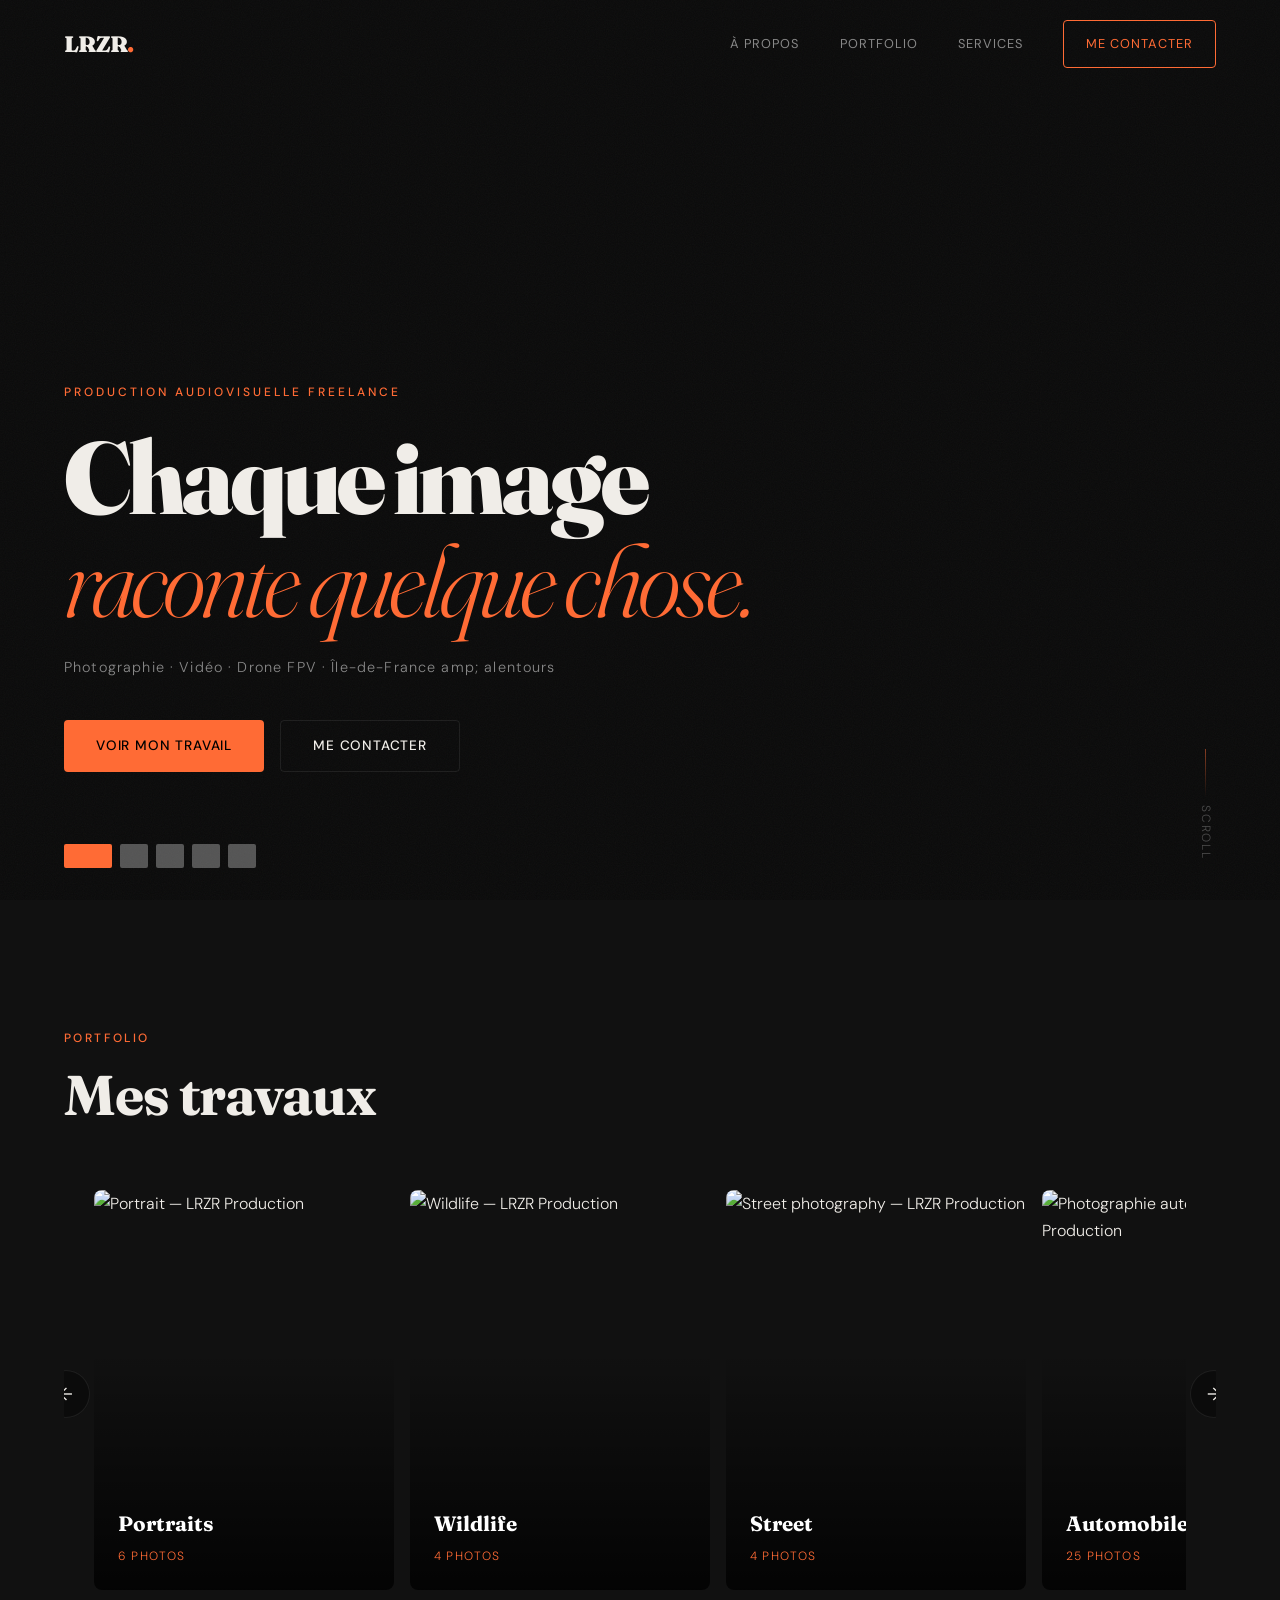
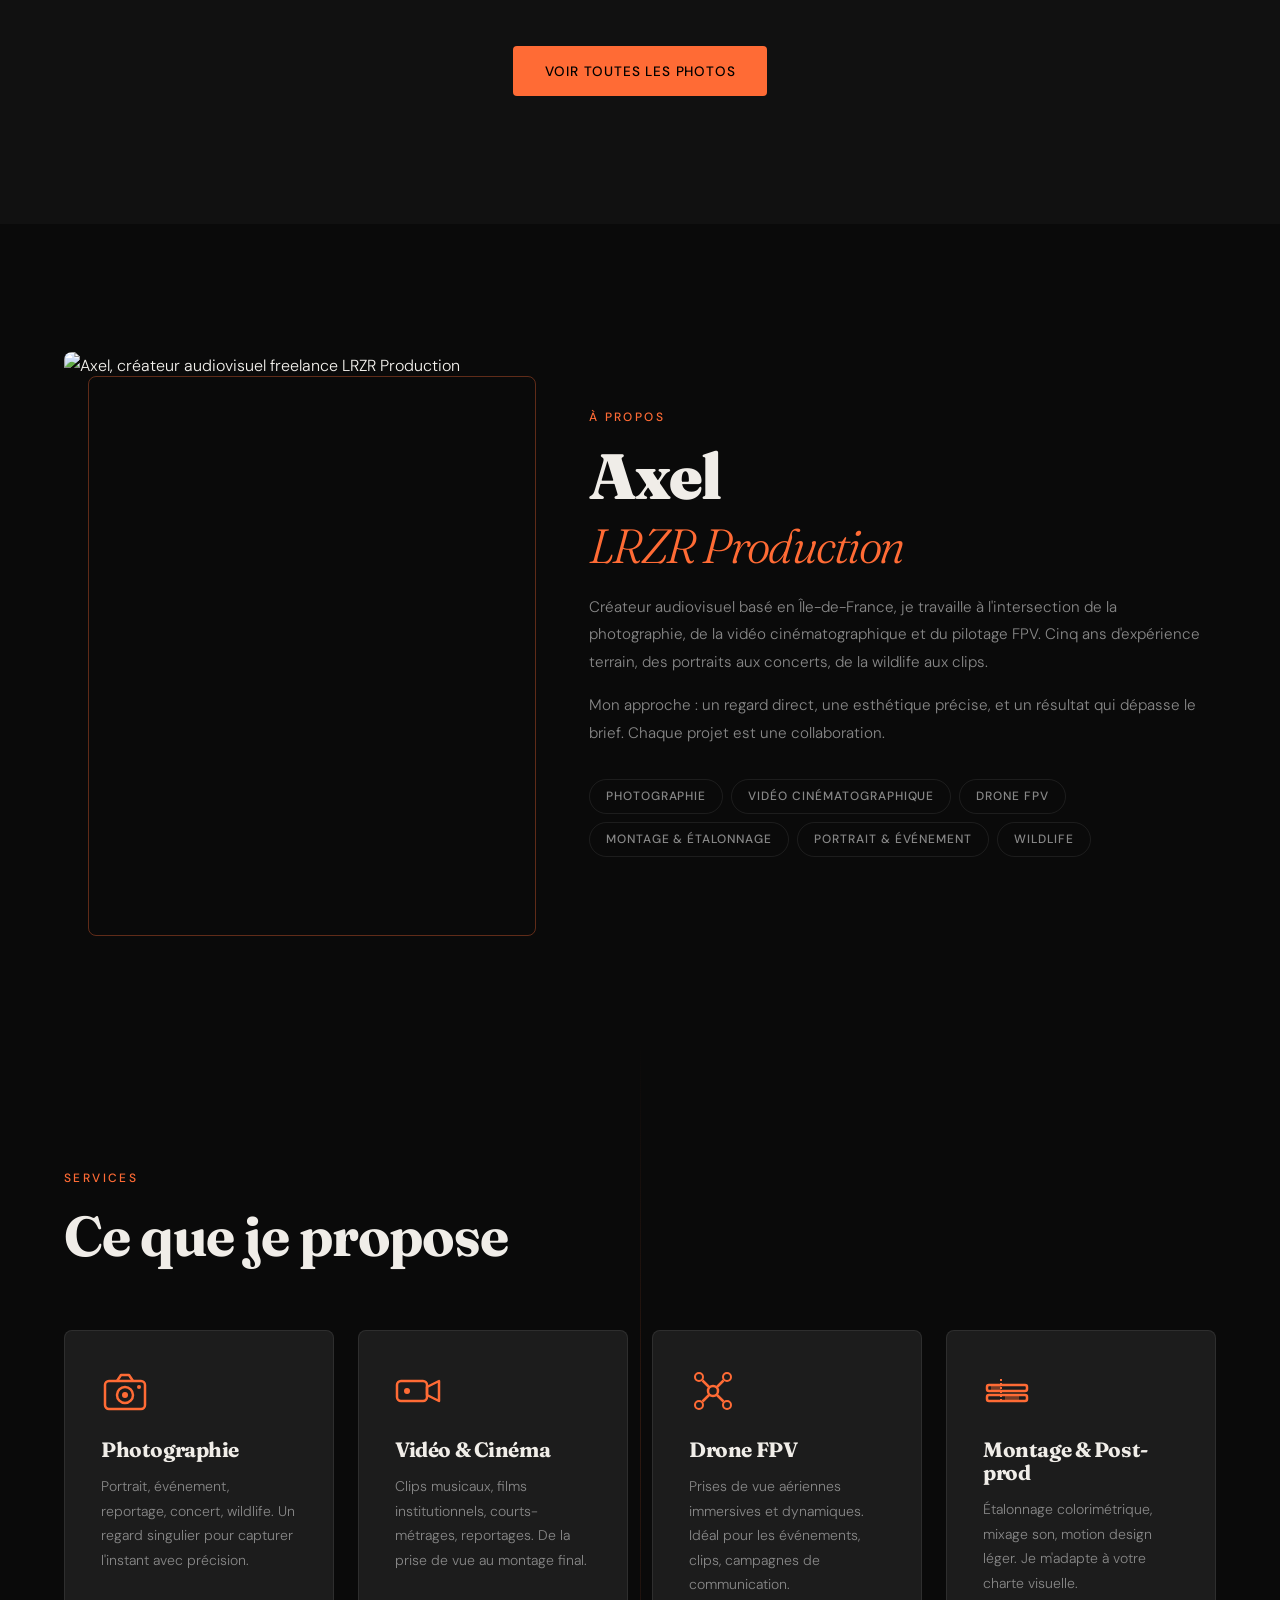
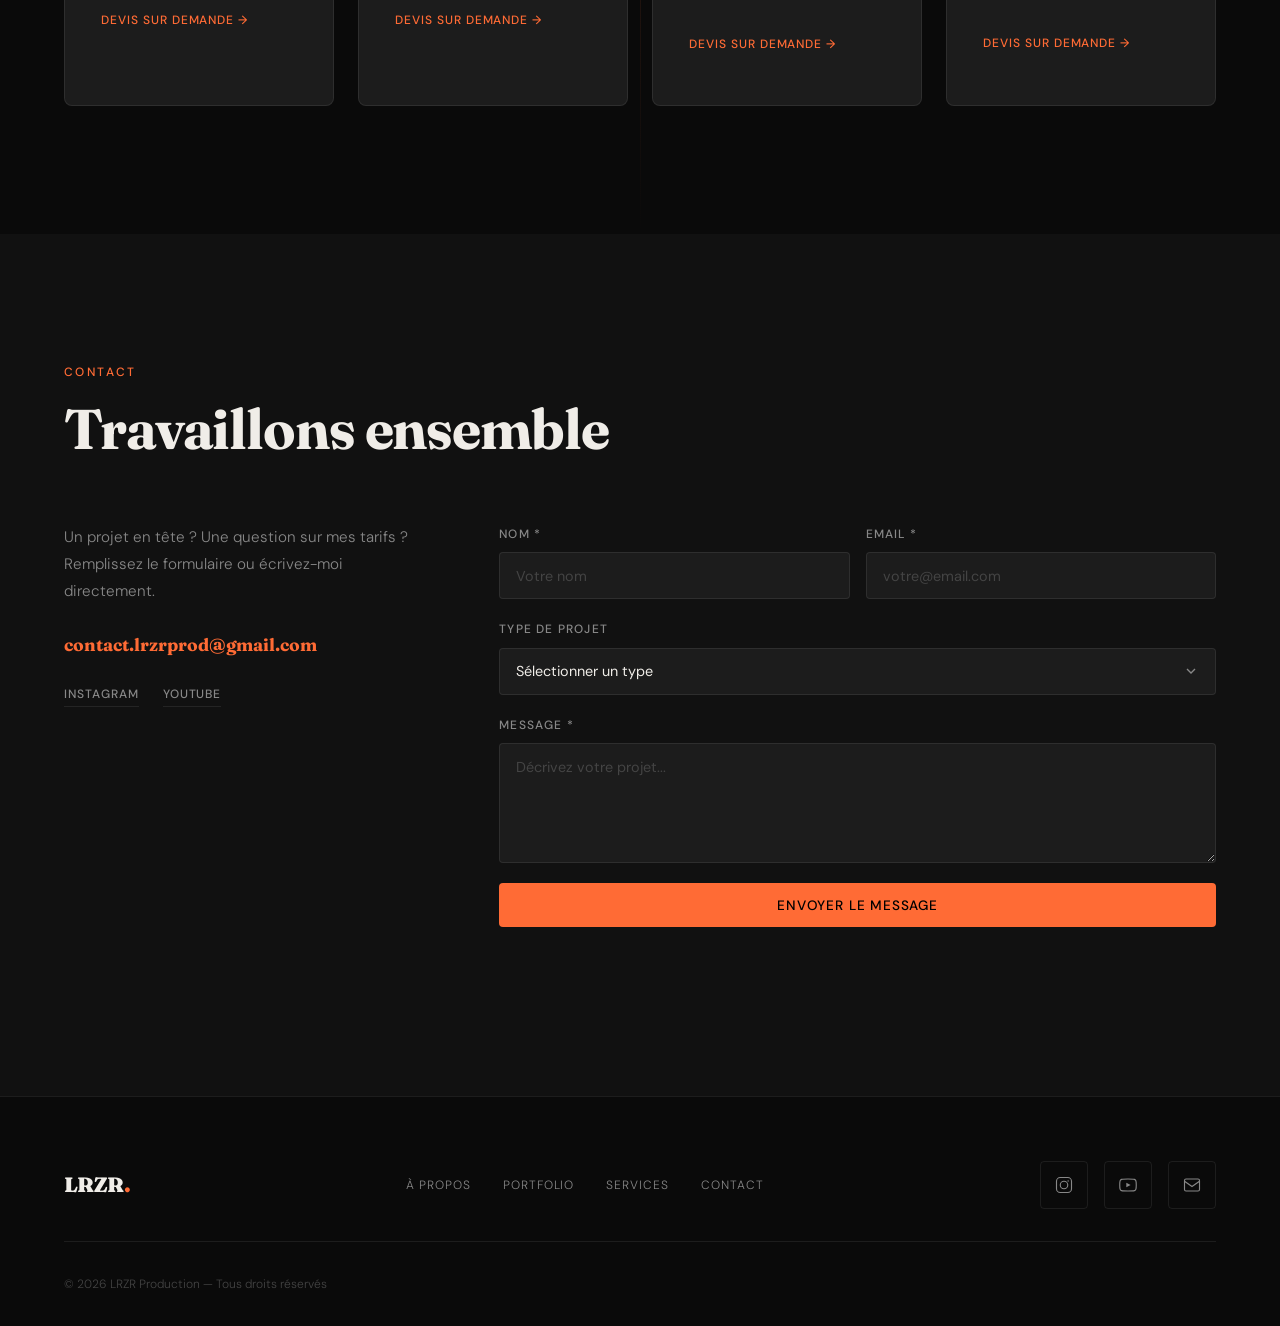
==== commit 717b2066: "Update index.html" ====
--- a/index.html
+++ b/index.html
@@ -7,12 +7,12 @@
   <meta name="description" content="LRZR Production — Axel, créateur audiovisuel freelance spécialisé en photographie, vidéo, FPV drone. Basé en Île-de-France." />
   <meta name="author" content="Axel / LRZR Production" />
   <meta name="robots" content="index, follow" />
-  <link rel="canonical" href="https://axellrzr.github.io/" />
+  <link rel="canonical" href="https://lrzrprod.fr/" />
   <meta property="og:title" content="LRZR Production — Créateur Audiovisuel Freelance" />
   <meta property="og:description" content="Photographie, vidéo cinématographique, FPV drone. Basé en Île-de-France." />
   <meta property="og:type" content="website" />
-  <meta property="og:url" content="https://axellrzr.github.io/" />
-  <meta property="og:image" content="https://axellrzr.github.io/https://i.ibb.co/BV6pqHsB/portrait.jpg" />
+  <meta property="og:url" content="https://lrzrprod.fr/" />
+  <meta property="og:image" content="https://lrzrprod.fr/https://i.ibb.co/BV6pqHsB/portrait.jpg" />
   <meta property="og:locale" content="fr_FR" />
   <script type="application/ld+json">
   {
@@ -269,7 +269,7 @@
           <div class="contact__info reveal">
             <p class="contact__text">Un projet en tête ? Une question sur mes tarifs ? Remplissez le formulaire ou écrivez-moi directement.</p>
             <!-- MODIFIER : votre email -->
-            <a href="mailto:contact@lrzrprod.com" class="contact__email">contact@lrzrprod.com</a>
+            <a href="mailto:contact.lrzrprod@gmail.com" class="contact__email">contact.lrzrprod@gmail.com</a>
             <div class="contact__socials">
               <!-- MODIFIER : vos URLs -->
               <a href="https://www.instagram.com/axellrzr" target="_blank" rel="noopener noreferrer">Instagram</a>
@@ -341,7 +341,7 @@
               <polygon points="9.75 15.02 15.5 12 9.75 8.98 9.75 15.02" fill="currentColor" stroke="none"/>
             </svg>
           </a>
-          <a href="mailto:contact@lrzrprod.com" aria-label="Email">
+          <a href="mailto:contact.lrzrprod@gmail.com" aria-label="Email">
             <svg viewBox="0 0 24 24" fill="none" stroke="currentColor" stroke-width="1.5" aria-hidden="true">
               <rect x="2" y="4" width="20" height="16" rx="2"/>
               <path d="M2 7l10 7 10-7"/>
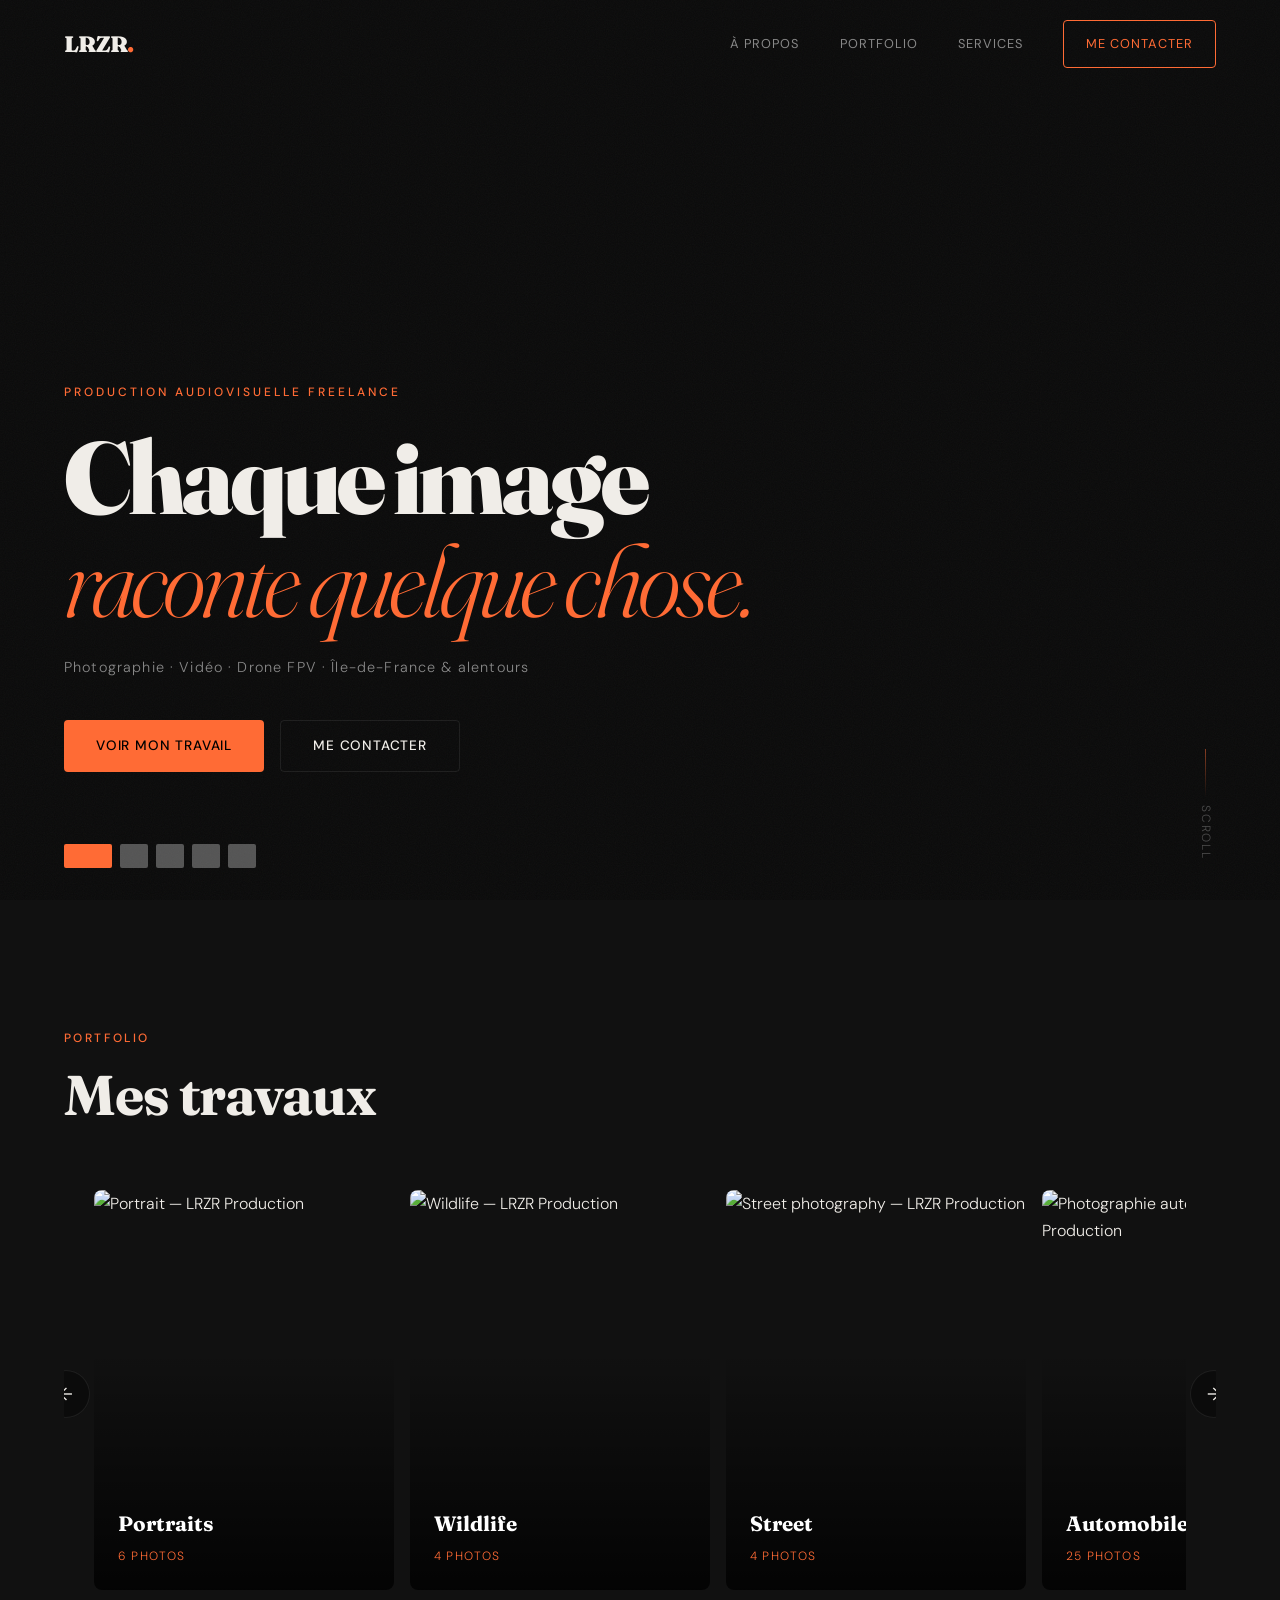
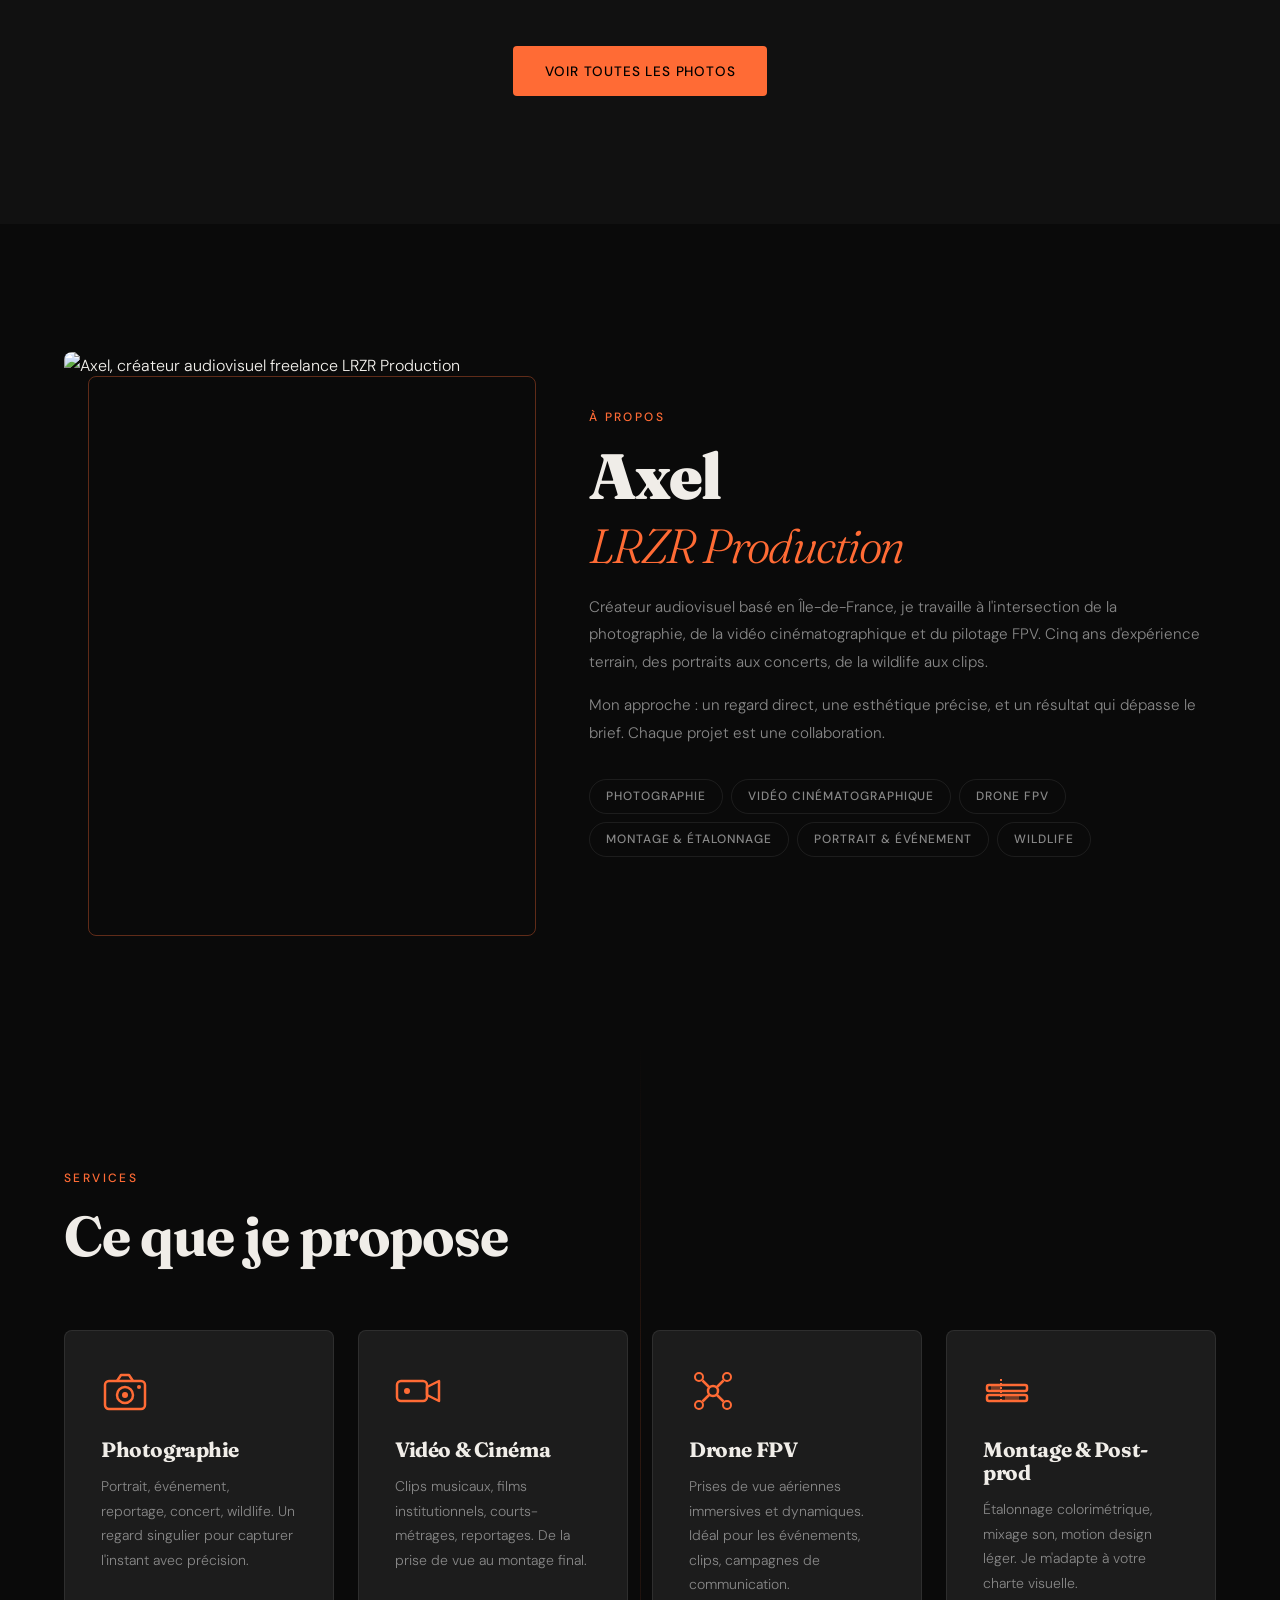
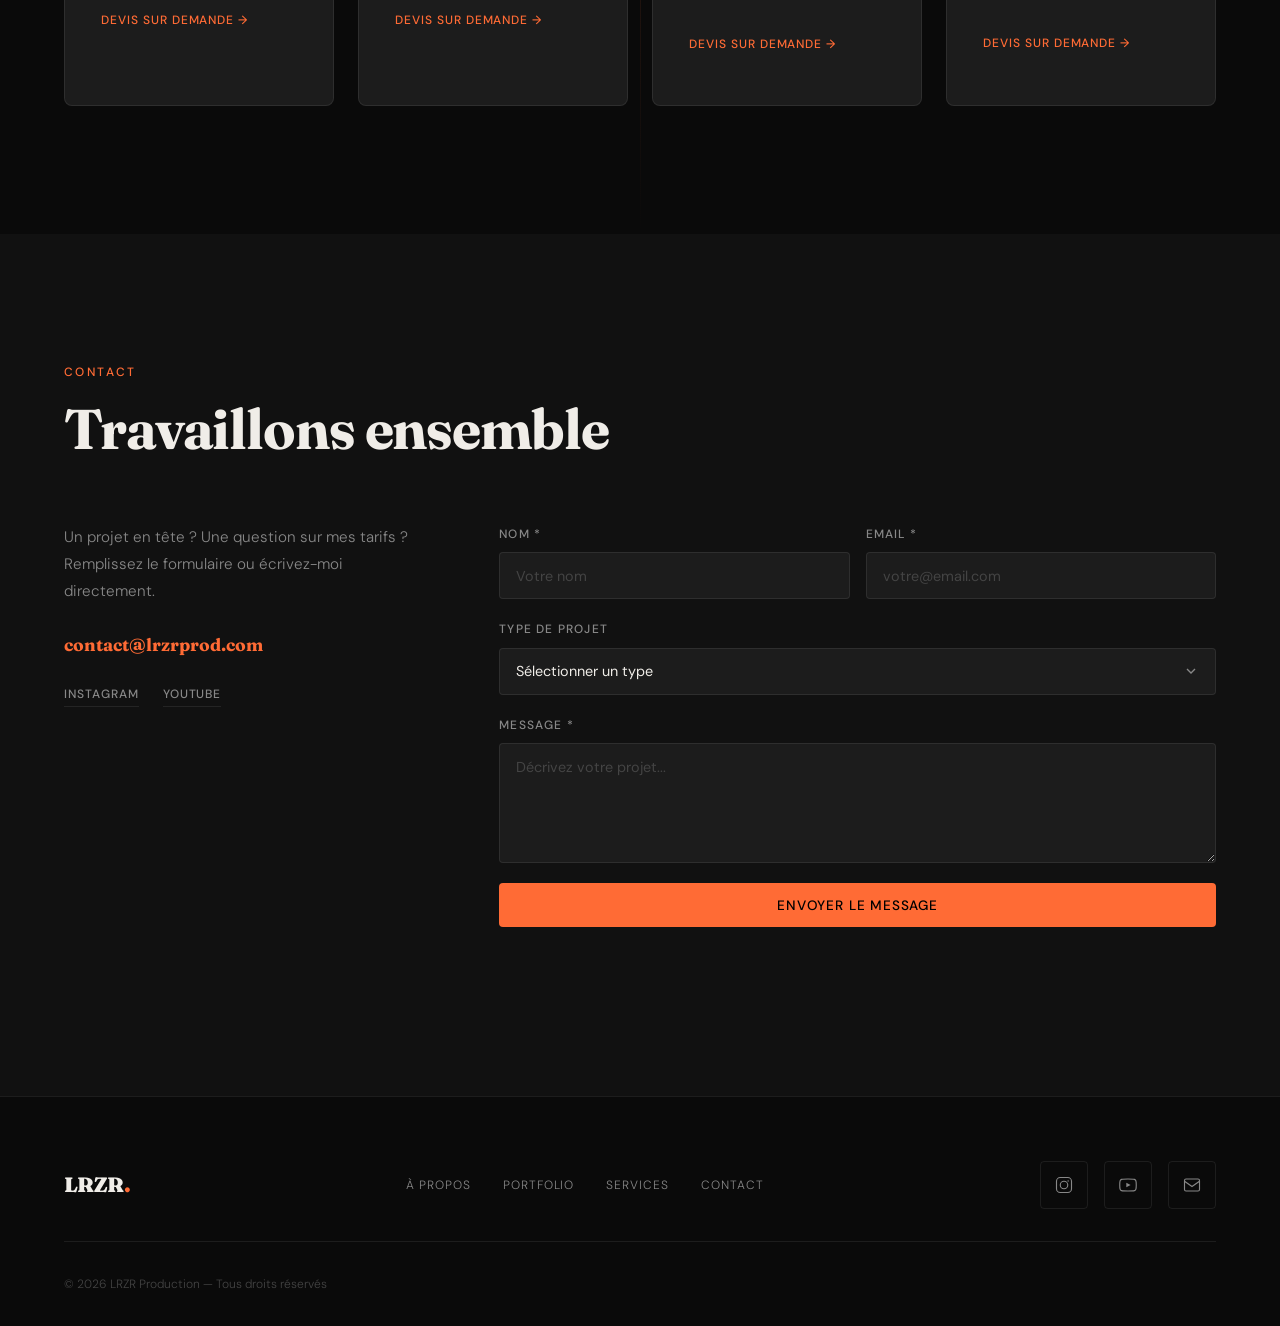
==== commit 0ef5f702: "Update index.html" ====
--- a/index.html
+++ b/index.html
@@ -12,7 +12,7 @@
   <meta property="og:description" content="Photographie, vidéo cinématographique, FPV drone. Basé en Île-de-France." />
   <meta property="og:type" content="website" />
   <meta property="og:url" content="https://lrzrprod.fr/" />
-  <meta property="og:image" content="https://lrzrprod.fr/https://i.ibb.co/BV6pqHsB/portrait.jpg" />
+  <meta property="og:image" content="https://lrzrprod.fr/assets/images/hero-1.jpg" />
   <meta property="og:locale" content="fr_FR" />
   <script type="application/ld+json">
   {
@@ -24,8 +24,8 @@
         "jobTitle": "Créateur audiovisuel freelance",
         "url": "https://lrzrprod.fr/",
         "sameAs": [
-          "https://www.instagram.com/axellrzr",
-          "https://www.youtube.com/@axelluimeme"
+          "https://www.instagram.com/lrzrprod",
+          "https://www.youtube.com/@lrzrprod"
         ]
       },
       {
@@ -50,6 +50,7 @@
   <link rel="preconnect" href="https://fonts.googleapis.com" />
   <link rel="preconnect" href="https://fonts.gstatic.com" crossorigin />
   <link href="https://fonts.googleapis.com/css2?family=Fraunces:ital,opsz,wght@0,9..144,300;0,9..144,700;0,9..144,900;1,9..144,300&family=DM+Sans:wght@300;400;500&display=swap" rel="stylesheet" />
+  <link rel="icon" href="data:image/svg+xml,<svg xmlns='http://www.w3.org/2000/svg' viewBox='0 0 100 100'><text y='.9em' font-size='90'>🎬</text></svg>" />
   <link rel="stylesheet" href="style.css" />
 </head>
 <body>
@@ -92,7 +93,7 @@
           Chaque image<br />
           <em>raconte quelque chose.</em>
         </h1>
-        <p class="hero__sub reveal">Photographie · Vidéo · Drone FPV · Île-de-France amp; alentours</p>
+        <p class="hero__sub reveal">Photographie · Vidéo · Drone FPV · Île-de-France &amp; alentours</p>
         <div class="hero__actions reveal">
           <a href="galerie.html" class="btn btn--primary">Voir mon travail</a>
           <a href="#contact" class="btn btn--ghost">Me contacter</a>
@@ -144,7 +145,7 @@
           <div class="about__image-wrap reveal">
             <!-- MODIFIER : remplacer par votre portrait -->
             <img
-              src="https://i.ibb.co/BV6pqHsB/portrait.jpg"
+              src="assets/images/portrait.jpg"
               alt="Axel, créateur audiovisuel freelance LRZR Production"
               class="about__image"
               width="480" height="600"
@@ -269,15 +270,15 @@
           <div class="contact__info reveal">
             <p class="contact__text">Un projet en tête ? Une question sur mes tarifs ? Remplissez le formulaire ou écrivez-moi directement.</p>
             <!-- MODIFIER : votre email -->
-            <a href="mailto:contact.lrzrprod@gmail.com" class="contact__email">contact.lrzrprod@gmail.com</a>
+            <a href="mailto:contact@lrzrprod.com" class="contact__email">contact@lrzrprod.com</a>
             <div class="contact__socials">
               <!-- MODIFIER : vos URLs -->
-              <a href="https://www.instagram.com/axellrzr" target="_blank" rel="noopener noreferrer">Instagram</a>
-              <a href="https://www.youtube.com/@axelluimeme" target="_blank" rel="noopener noreferrer">YouTube</a>
+              <a href="https://www.instagram.com/lrzrprod" target="_blank" rel="noopener noreferrer">Instagram</a>
+              <a href="https://www.youtube.com/@lrzrprod" target="_blank" rel="noopener noreferrer">YouTube</a>
             </div>
           </div>
           <form class="contact__form reveal" id="contact-form" action="https://api.web3forms.com/submit" method="POST" novalidate>
-            <input type="hidden" name="access_key" value="3d88643c-aa0e-4f64-acdc-6c6c7cc85798" />
+            <input type="hidden" name="access_key" value="1aac7dd4-fee0-4415-9553-44367fd497fc" />
             <input type="checkbox" name="botcheck" style="display:none" />
             <input type="hidden" name="subject" value="Nouveau message — LRZR Production" />
             <div class="form-row">
@@ -328,20 +329,20 @@
           <a href="#contact">Contact</a>
         </nav>
         <div class="footer__socials">
-          <a href="https://www.instagram.com/axellrzr" target="_blank" rel="noopener noreferrer" aria-label="Instagram">
+          <a href="https://www.instagram.com/lrzrprod" target="_blank" rel="noopener noreferrer" aria-label="Instagram">
             <svg viewBox="0 0 24 24" fill="none" stroke="currentColor" stroke-width="1.5" aria-hidden="true">
               <rect x="2" y="2" width="20" height="20" rx="5"/>
               <circle cx="12" cy="12" r="5"/>
               <circle cx="17.5" cy="6.5" r="1" fill="currentColor" stroke="none"/>
             </svg>
           </a>
-          <a href="https://www.youtube.com/@axelluimeme" target="_blank" rel="noopener noreferrer" aria-label="YouTube">
+          <a href="https://www.youtube.com/@lrzrprod" target="_blank" rel="noopener noreferrer" aria-label="YouTube">
             <svg viewBox="0 0 24 24" fill="none" stroke="currentColor" stroke-width="1.5" aria-hidden="true">
               <path d="M22.54 6.42A2.78 2.78 0 0 0 20.6 4.47C18.88 4 12 4 12 4s-6.88 0-8.6.47a2.78 2.78 0 0 0-1.95 1.95C1 8.14 1 12 1 12s0 3.86.45 5.58a2.78 2.78 0 0 0 1.95 1.95C5.12 20 12 20 12 20s6.88 0 8.6-.47a2.78 2.78 0 0 0 1.95-1.95C23 15.86 23 12 23 12s0-3.86-.46-5.58z"/>
               <polygon points="9.75 15.02 15.5 12 9.75 8.98 9.75 15.02" fill="currentColor" stroke="none"/>
             </svg>
           </a>
-          <a href="mailto:contact.lrzrprod@gmail.com" aria-label="Email">
+          <a href="mailto:contact@lrzrprod.com" aria-label="Email">
             <svg viewBox="0 0 24 24" fill="none" stroke="currentColor" stroke-width="1.5" aria-hidden="true">
               <rect x="2" y="4" width="20" height="16" rx="2"/>
               <path d="M2 7l10 7 10-7"/>
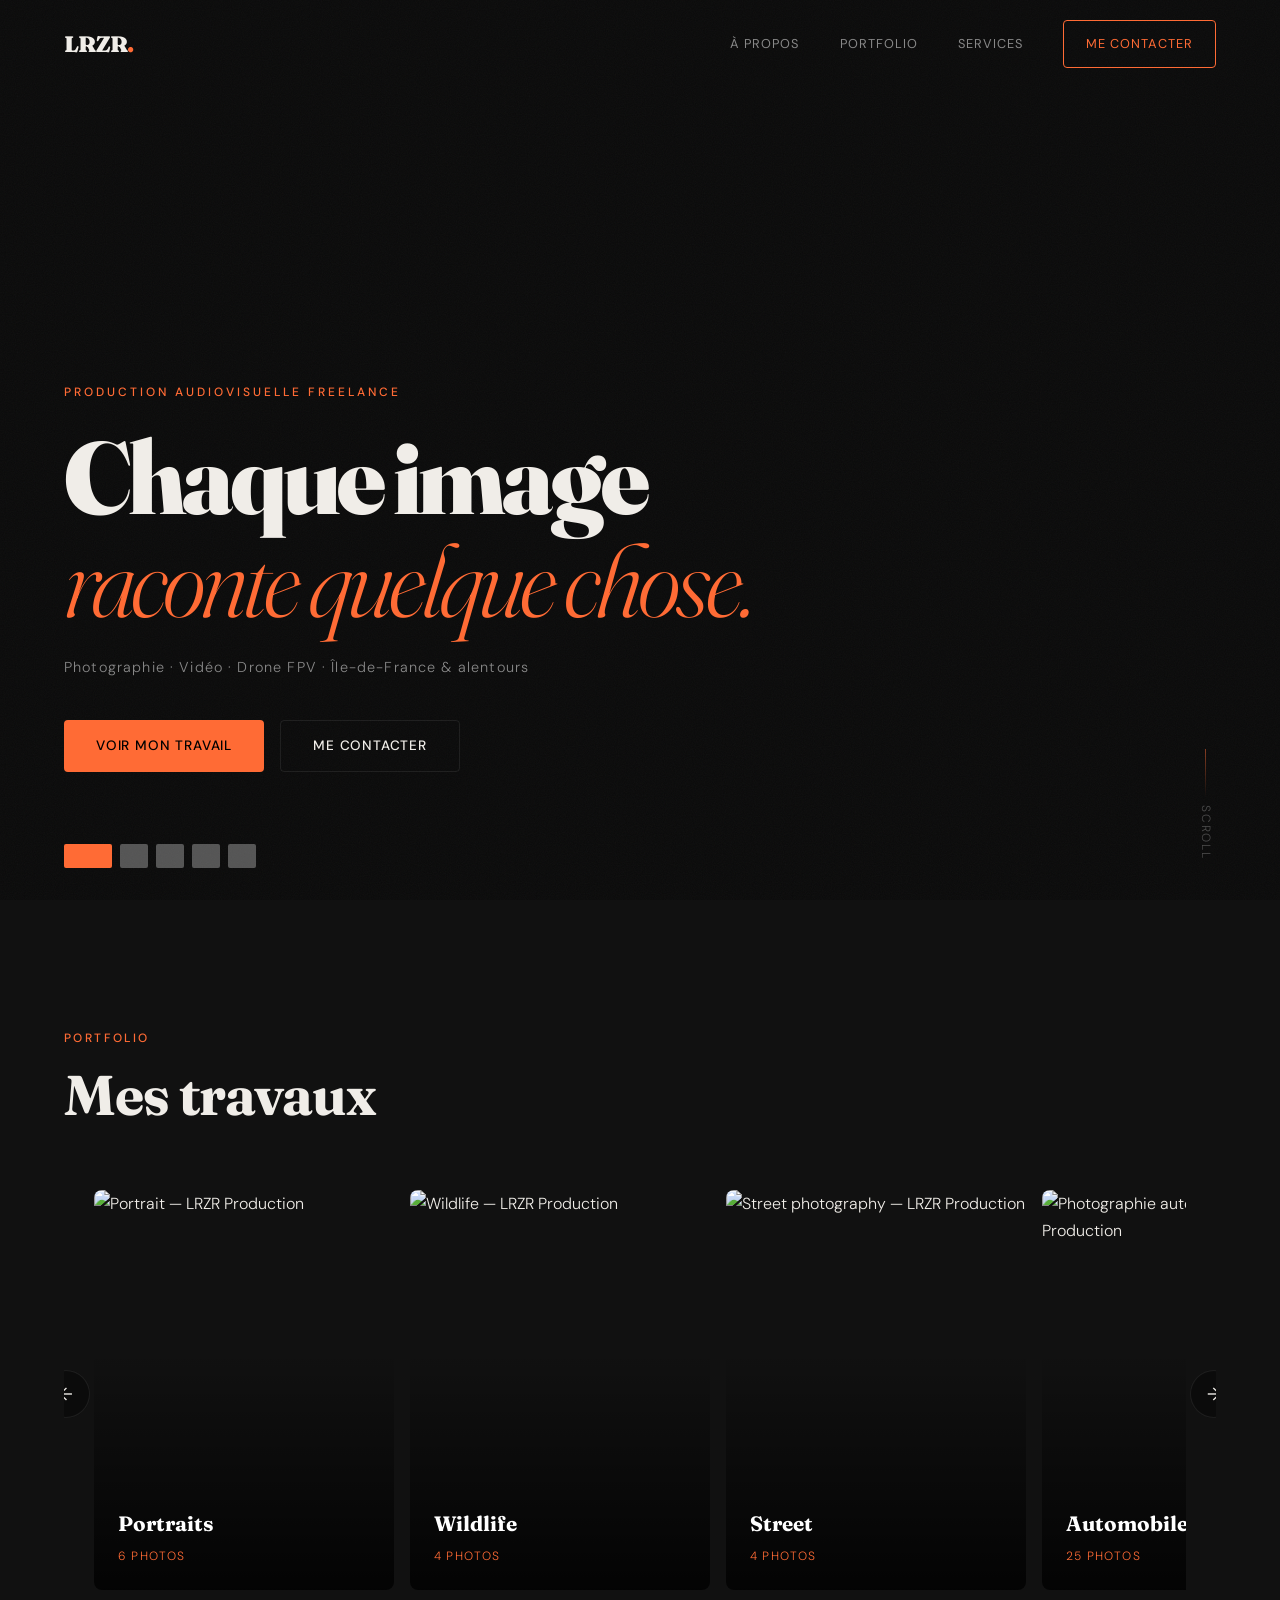
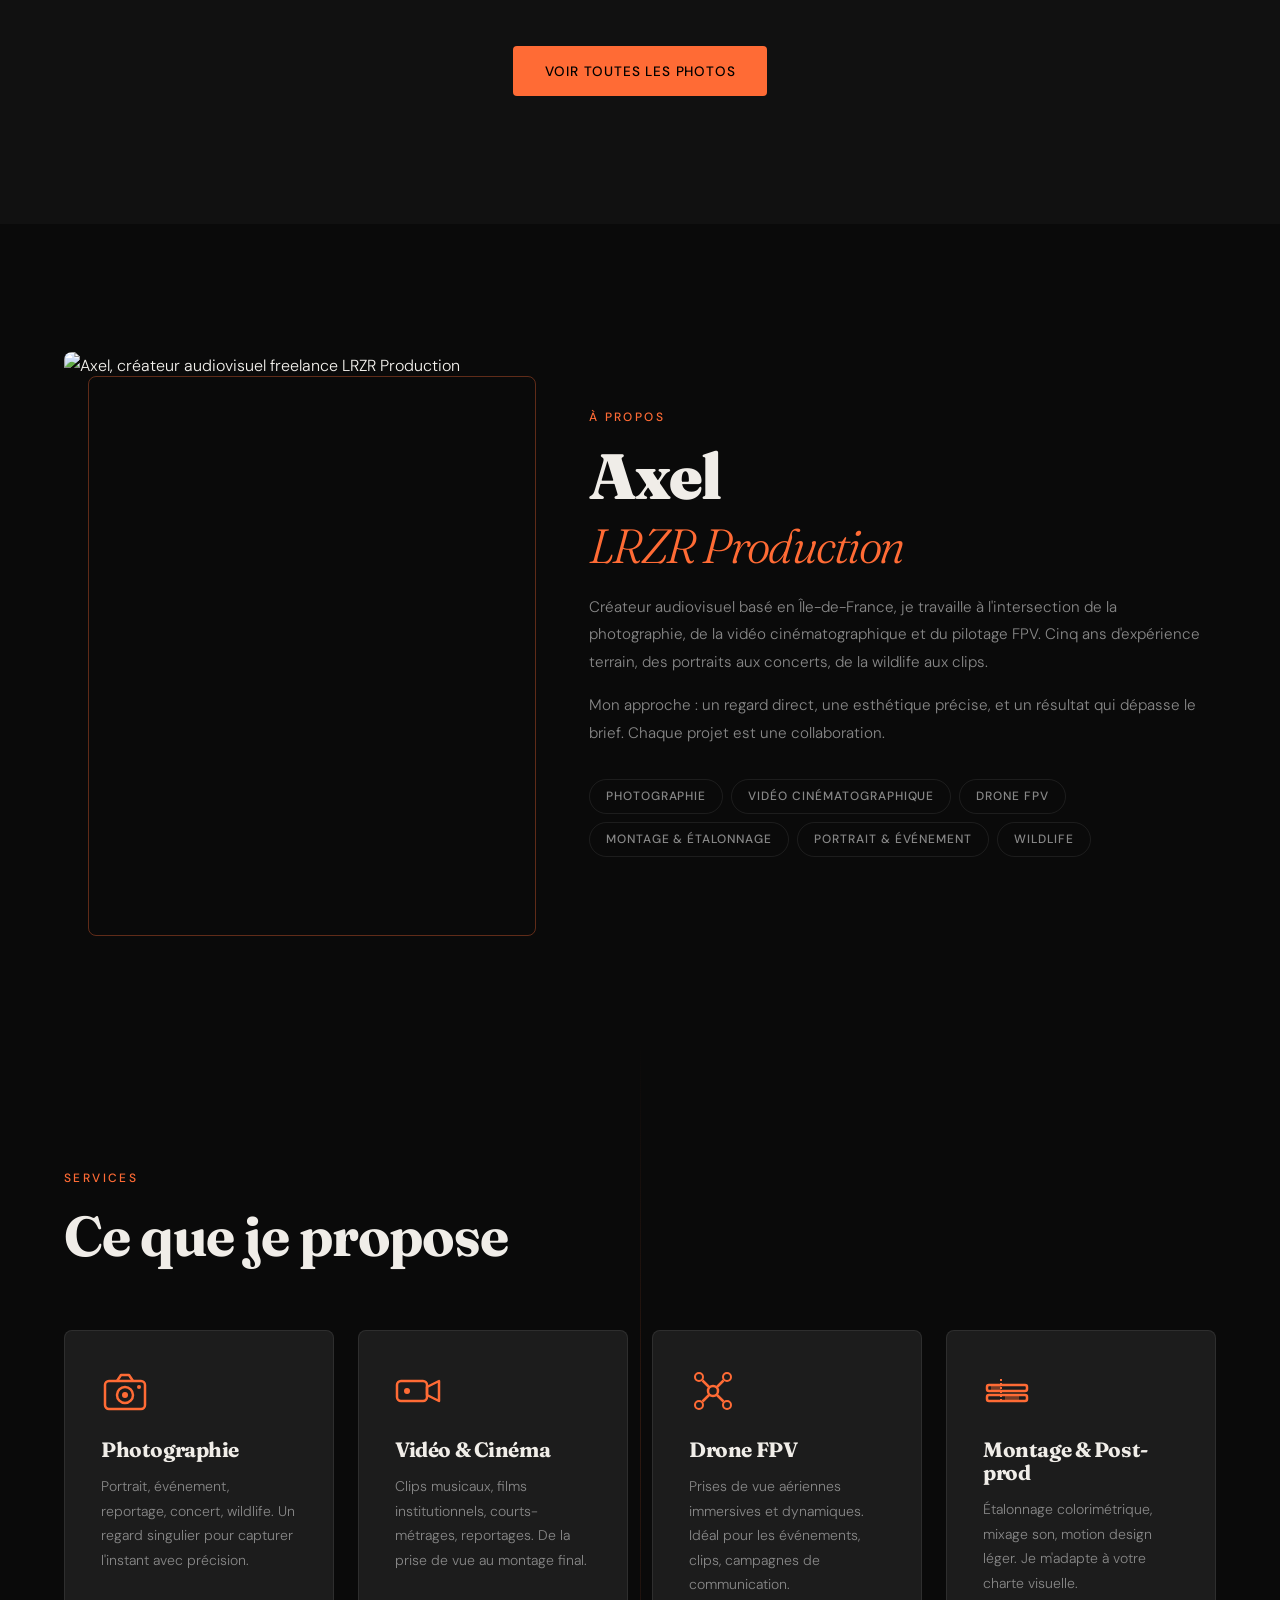
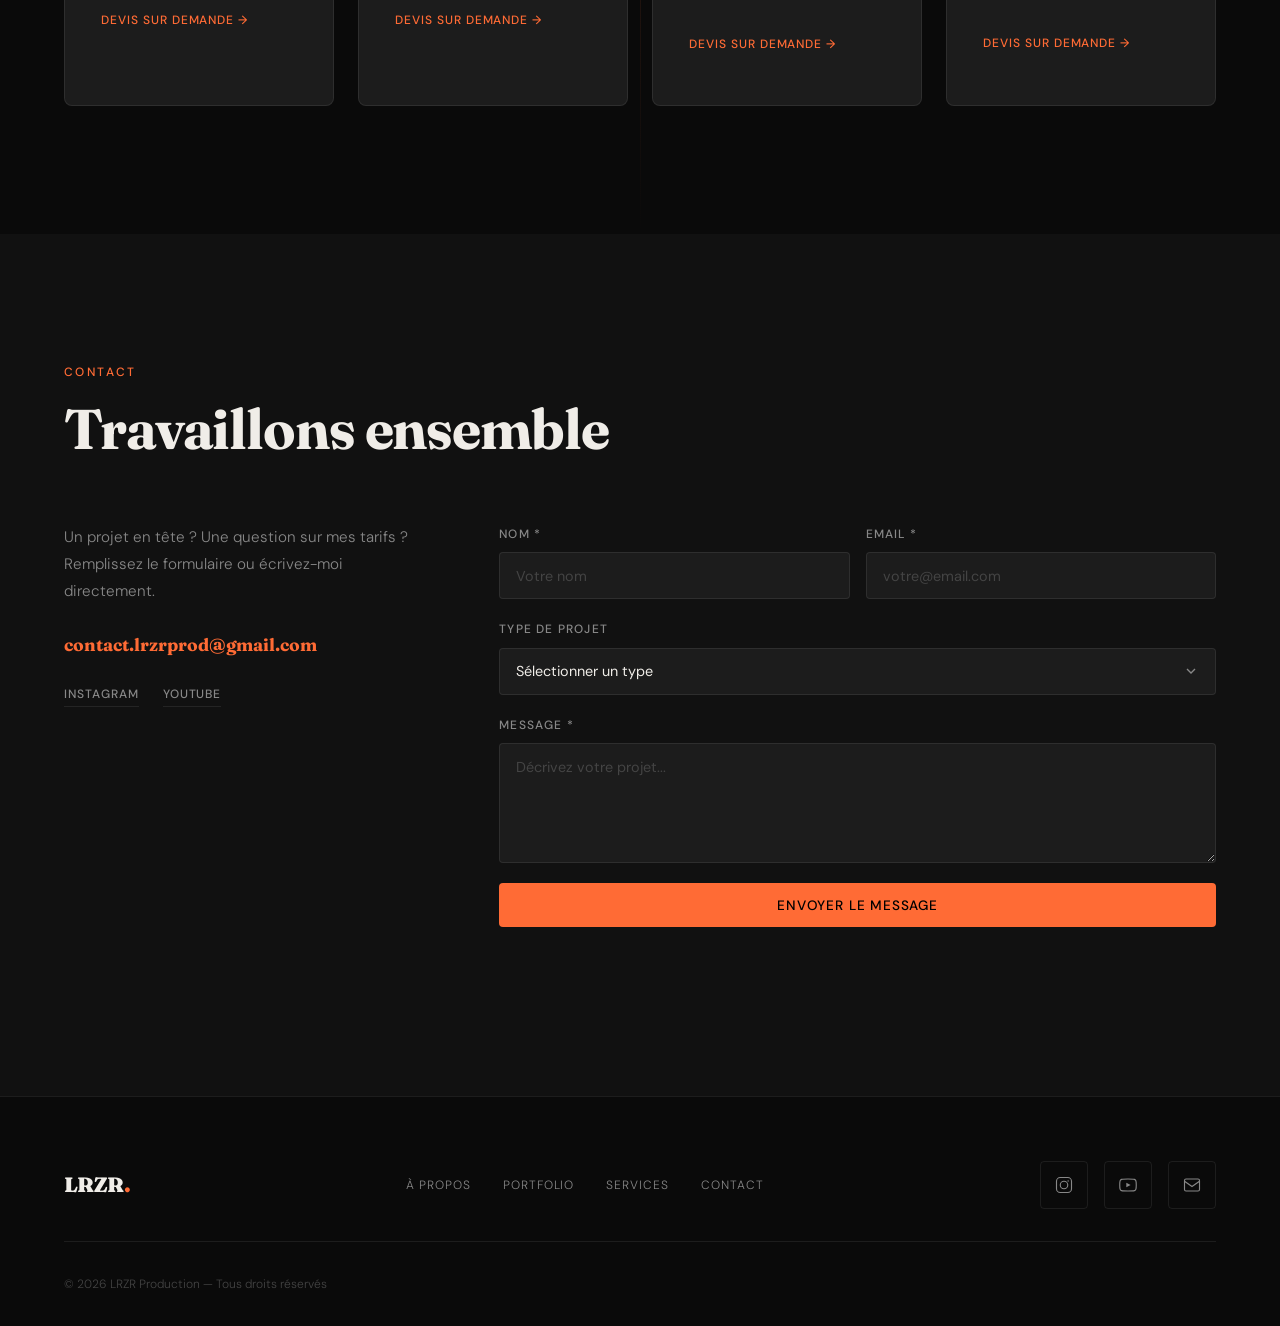
==== commit 824aec21: "Update index.html" ====
--- a/index.html
+++ b/index.html
@@ -24,8 +24,8 @@
         "jobTitle": "Créateur audiovisuel freelance",
         "url": "https://lrzrprod.fr/",
         "sameAs": [
-          "https://www.instagram.com/lrzrprod",
-          "https://www.youtube.com/@lrzrprod"
+          "https://www.instagram.com/axellrzr",
+          "https://www.youtube.com/@axelluimeme"
         ]
       },
       {
@@ -41,7 +41,7 @@
         "contactPoint": {
           "@type": "ContactPoint",
           "contactType": "customer service",
-          "email": "contact@lrzrprod.com"
+          "email": "contact.lrzrprod@gmail.com"
         }
       }
     ]
@@ -145,7 +145,7 @@
           <div class="about__image-wrap reveal">
             <!-- MODIFIER : remplacer par votre portrait -->
             <img
-              src="assets/images/portrait.jpg"
+              src="https://i.ibb.co/BV6pqHsB/portrait.jpg"
               alt="Axel, créateur audiovisuel freelance LRZR Production"
               class="about__image"
               width="480" height="600"
@@ -270,11 +270,11 @@
           <div class="contact__info reveal">
             <p class="contact__text">Un projet en tête ? Une question sur mes tarifs ? Remplissez le formulaire ou écrivez-moi directement.</p>
             <!-- MODIFIER : votre email -->
-            <a href="mailto:contact@lrzrprod.com" class="contact__email">contact@lrzrprod.com</a>
+            <a href="mailto:contact.lrzrprod@gmail.com" class="contact__email">contact.lrzrprod@gmail.com</a>
             <div class="contact__socials">
               <!-- MODIFIER : vos URLs -->
-              <a href="https://www.instagram.com/lrzrprod" target="_blank" rel="noopener noreferrer">Instagram</a>
-              <a href="https://www.youtube.com/@lrzrprod" target="_blank" rel="noopener noreferrer">YouTube</a>
+              <a href="https://www.instagram.com/axellrzr" target="_blank" rel="noopener noreferrer">Instagram</a>
+              <a href="https://www.youtube.com/@axelluimeme" target="_blank" rel="noopener noreferrer">YouTube</a>
             </div>
           </div>
           <form class="contact__form reveal" id="contact-form" action="https://api.web3forms.com/submit" method="POST" novalidate>
@@ -329,20 +329,20 @@
           <a href="#contact">Contact</a>
         </nav>
         <div class="footer__socials">
-          <a href="https://www.instagram.com/lrzrprod" target="_blank" rel="noopener noreferrer" aria-label="Instagram">
+          <a href="https://www.instagram.com/axellrzr" target="_blank" rel="noopener noreferrer" aria-label="Instagram">
             <svg viewBox="0 0 24 24" fill="none" stroke="currentColor" stroke-width="1.5" aria-hidden="true">
               <rect x="2" y="2" width="20" height="20" rx="5"/>
               <circle cx="12" cy="12" r="5"/>
               <circle cx="17.5" cy="6.5" r="1" fill="currentColor" stroke="none"/>
             </svg>
           </a>
-          <a href="https://www.youtube.com/@lrzrprod" target="_blank" rel="noopener noreferrer" aria-label="YouTube">
+          <a href="https://www.youtube.com/@axelluimeme" target="_blank" rel="noopener noreferrer" aria-label="YouTube">
             <svg viewBox="0 0 24 24" fill="none" stroke="currentColor" stroke-width="1.5" aria-hidden="true">
               <path d="M22.54 6.42A2.78 2.78 0 0 0 20.6 4.47C18.88 4 12 4 12 4s-6.88 0-8.6.47a2.78 2.78 0 0 0-1.95 1.95C1 8.14 1 12 1 12s0 3.86.45 5.58a2.78 2.78 0 0 0 1.95 1.95C5.12 20 12 20 12 20s6.88 0 8.6-.47a2.78 2.78 0 0 0 1.95-1.95C23 15.86 23 12 23 12s0-3.86-.46-5.58z"/>
               <polygon points="9.75 15.02 15.5 12 9.75 8.98 9.75 15.02" fill="currentColor" stroke="none"/>
             </svg>
           </a>
-          <a href="mailto:contact@lrzrprod.com" aria-label="Email">
+          <a href="mailto:contact.lrzrprod@gmail.com" aria-label="Email">
             <svg viewBox="0 0 24 24" fill="none" stroke="currentColor" stroke-width="1.5" aria-hidden="true">
               <rect x="2" y="4" width="20" height="16" rx="2"/>
               <path d="M2 7l10 7 10-7"/>
--- a/style.css
+++ b/style.css
@@ -229,7 +229,7 @@
   top: 0;
   left: 0;
   right: 0;
-  z-index: 100;
+  z-index: 9998;
   padding: 1.25rem var(--container-pad);
   transition: background var(--transition-slow), backdrop-filter var(--transition-slow);
 }
@@ -305,6 +305,8 @@
   gap: 5px;
   width: 28px;
   padding: 4px;
+  position: relative;
+  z-index: 10000; /* toujours au dessus du menu ouvert */
 }
 
 .nav__burger span {
@@ -340,15 +342,7 @@
   padding-bottom: var(--space-xl);
   overflow: hidden;
 
-  /*
-    MODIFIER : remplacer cette image par la vôtre.
-    Chemin recommandé : assets/images/hero-bg.jpg
-    Dimensions recommandées : 2400x1600px, compressée (< 500 Ko)
-  */
-  background-image: url('assets/images/hero-bg.jpg');
-  background-size: cover;
-  background-position: center;
-  background-attachment: fixed; /* Parallax léger — désactiver sur mobile (voir media query) */
+  /* Fond géré par le carousel JS — pas d'image statique nécessaire */
 }
 
 /* Dégradé overlay principal */
@@ -1297,8 +1291,7 @@
 
   /* Désactiver parallax sur tablette */
   .hero {
-    background-attachment: scroll;
-  }
+    }
 }
 
 /* ---- Mobile ---- */
@@ -1311,16 +1304,21 @@
 
   .nav__links {
     position: fixed;
-    inset: 0;
-    background: var(--color-bg);
+    top: 0;
+    left: 0;
+    width: 100vw;
+    height: 100vh;
+    background: #0a0a0a;
     flex-direction: column;
     justify-content: center;
     align-items: center;
+    text-align: center;
     gap: 2.5rem;
     font-size: 1.1rem;
     transform: translateX(100%);
-    transition: transform var(--transition-slow);
-    z-index: 99;
+    transition: transform 0.4s cubic-bezier(0.25, 0.46, 0.45, 0.94);
+    z-index: 9999;
+    overflow: hidden;
   }
 
   .nav__links.open {
@@ -1330,6 +1328,9 @@
   .nav__links a {
     font-size: 1rem;
     letter-spacing: 0.12em;
+    width: 100%;
+    text-align: center;
+    justify-content: center;
   }
 
   .nav__cta {
